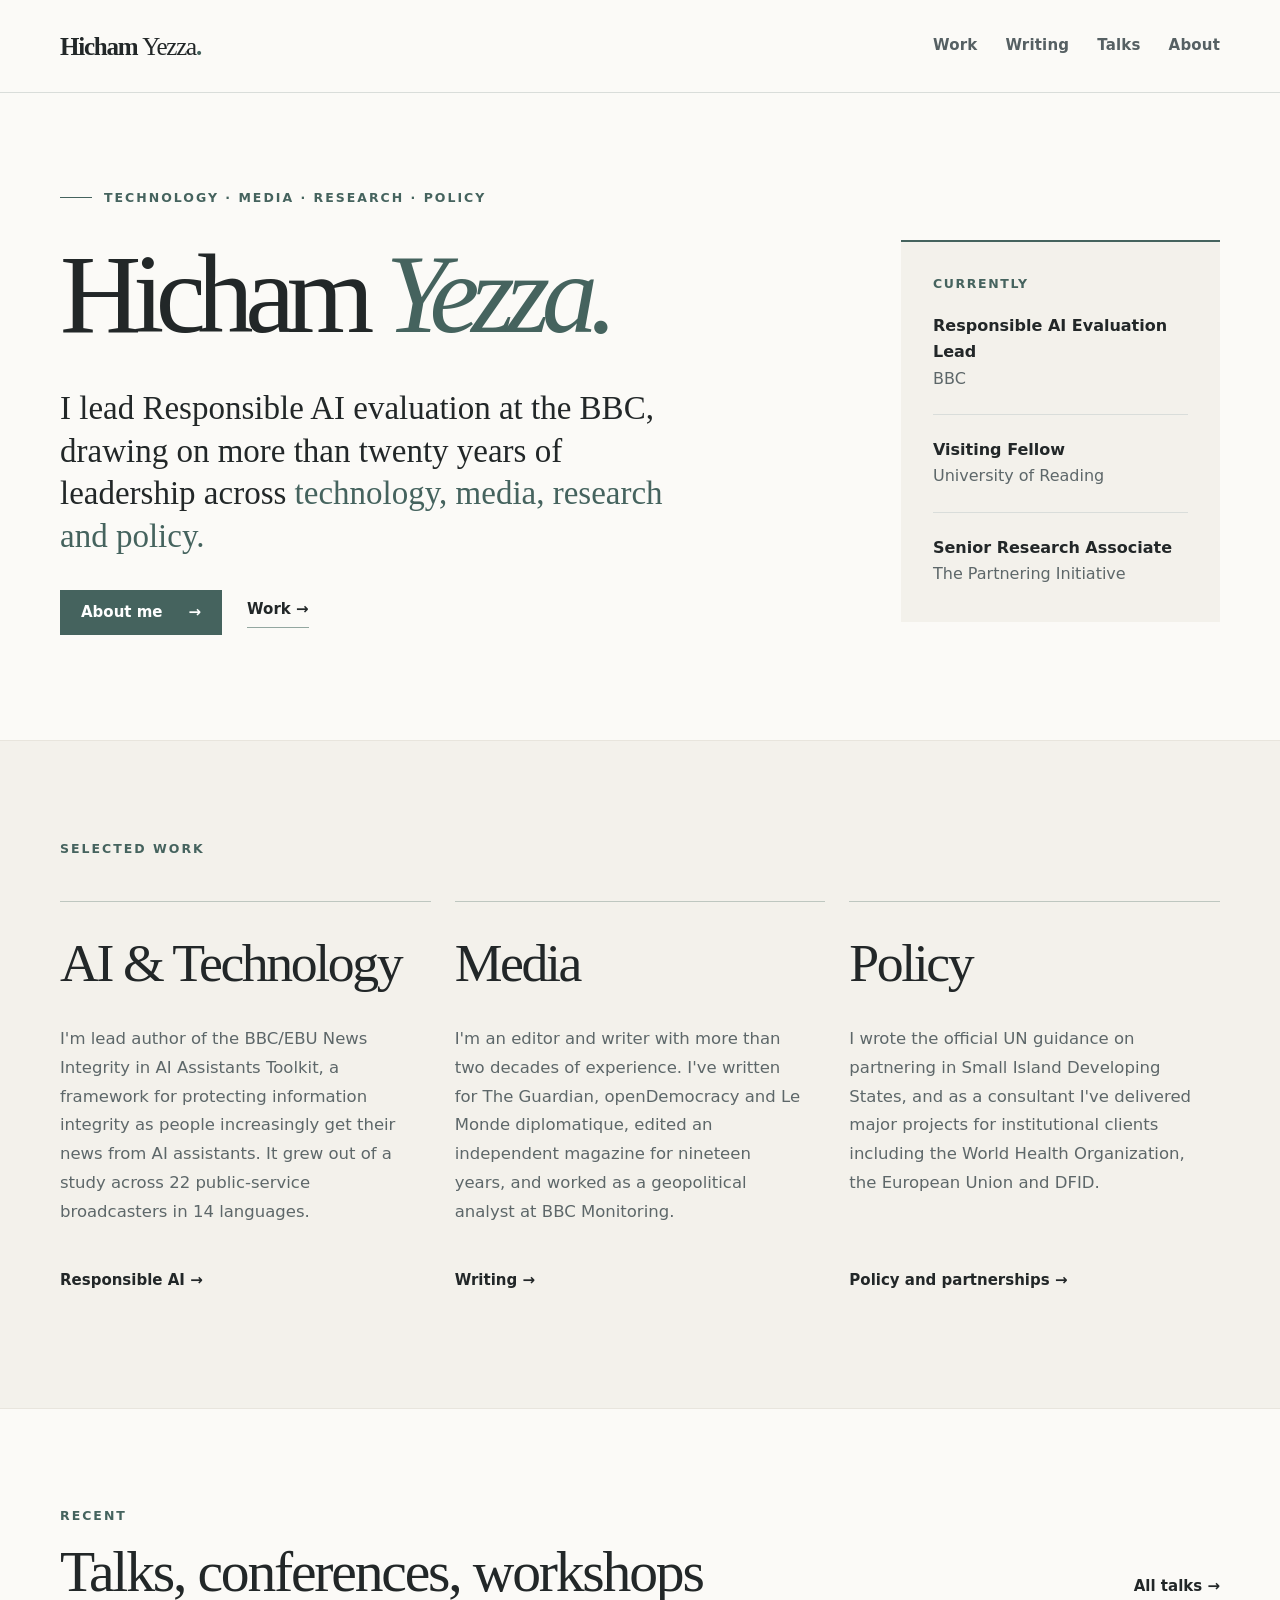
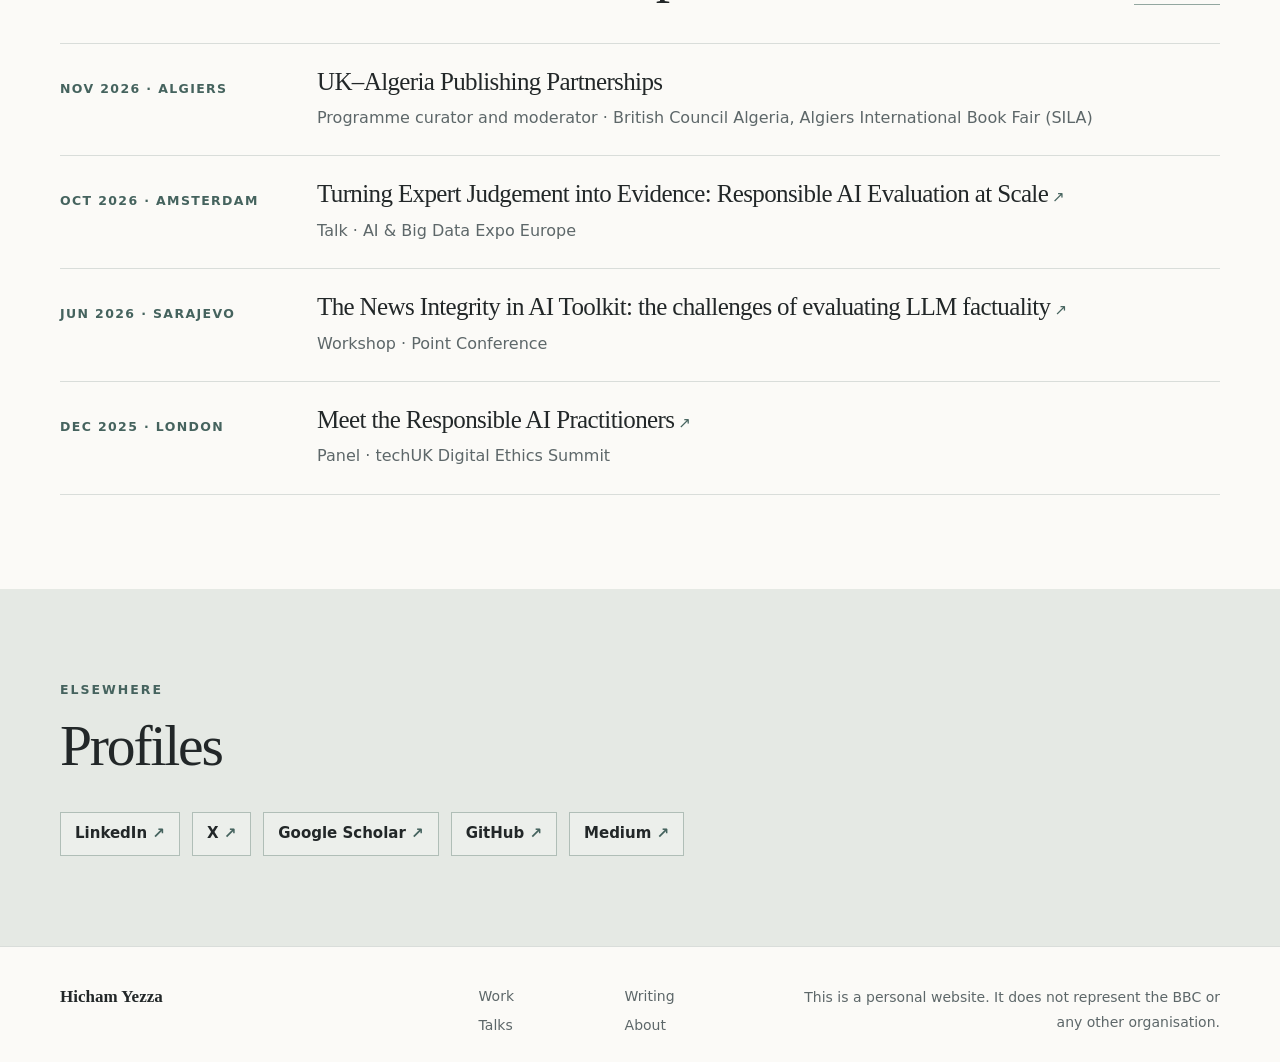
==== index.html @ daa42520 "Work page: Responsible AI framing" ====
<!doctype html>
<html lang="en-GB">
<head>
<meta charset="utf-8">
<meta name="viewport" content="width=device-width, initial-scale=1">
<title>Hicham Yezza | Policy, Media and Technology</title>
<meta name="description" content="Responsible AI at the BBC, official UN guidance, and writing for The Guardian and Le Monde diplomatique. Visiting Fellow, University of Reading.">
<meta name="author" content="Hicham Yezza">
<link rel="canonical" href="https://hichamyezza.com/">
<link rel="icon" type="image/svg+xml" href="/assets/favicon.svg">
<link rel="stylesheet" href="/assets/site.css">
<meta property="og:type" content="profile">
<meta property="og:site_name" content="Hicham Yezza">
<meta property="og:title" content="Hicham Yezza | Policy, Media and Technology">
<meta property="og:description" content="Responsible AI at the BBC, official UN guidance, and writing for The Guardian and Le Monde diplomatique. Visiting Fellow, University of Reading.">
<meta property="og:url" content="https://hichamyezza.com/">
<meta name="twitter:card" content="summary">
<script type="application/ld+json">{"@context": "https://schema.org", "@type": "Person", "@id": "https://hichamyezza.com/#person", "name": "Hicham Yezza", "url": "https://hichamyezza.com/", "description": "Responsible AI Evaluation Lead at the BBC and Visiting Fellow at the University of Reading, with more than twenty years of leadership across technology, media, research and policy.", "jobTitle": "Responsible AI Evaluation Lead", "worksFor": {"@type": "Organization", "name": "BBC", "url": "https://www.bbc.co.uk/"}, "affiliation": [{"@type": "CollegeOrUniversity", "name": "University of Reading"}, {"@type": "Organization", "name": "The Partnering Initiative"}], "alumniOf": [{"@type": "CollegeOrUniversity", "name": "University of Reading"}, {"@type": "CollegeOrUniversity", "name": "University of Nottingham"}, {"@type": "CollegeOrUniversity", "name": "Nottingham Trent University"}], "knowsAbout": ["AI evaluation", "Responsible AI", "Large language models", "News integrity", "Information integrity", "Editing", "Journalism", "Middle East and North Africa", "Sustainable development partnerships"], "knowsLanguage": ["en", "fr", "ar"], "sameAs": ["https://www.linkedin.com/in/hicham-yezza/", "https://x.com/HichamYezza", "https://scholar.google.com/citations?user=hzJywJUAAAAJ", "https://github.com/Hicham-Yezza", "https://medium.com/@hicham.yezza", "https://linktr.ee/hichamyezza", "https://www.theguardian.com/profile/hichamyezza", "https://www.opendemocracy.net/en/author/hicham-yezza/", "https://ceasefiremagazine.co.uk/author/hicham/", "https://tcf.org/experts/hicham-yezza/", "https://www.plutobooks.com/blog/author/hicham-yezza/", "https://www.ai-expo.net/europe/speaker/hicham-yezza/", "https://point.zastone.ba/govornici/hicham-yezza-2/"]}</script>
</head>
<body>
<a class="skip" href="#main">Skip to content</a>
<header class="site-head"><div class="frame head-inner">
<a class="wordmark" href="/" aria-label="Hicham Yezza, home">Hicham <span>Yezza</span><span class="mark">.</span></a>
<nav aria-label="Main"><a href="/work/">Work</a><a href="/writing/">Writing</a><a href="/talks/">Talks</a><a href="/about/">About</a></nav>
</div></header>
<main id="main">
<section class="hero frame">
<div class="eyebrow"><span class="eyebrow-line"></span> Technology · Media · Research · Policy</div>
<div class="hero-layout"><div>
<h1>Hicham <em>Yezza.</em></h1>
<p class="hero-intro">I lead Responsible AI evaluation at the BBC, drawing on more than twenty years of leadership across <strong>technology, media, research and policy.</strong></p>
<div class="hero-actions"><a class="button" href="/about/">About me <span aria-hidden="true">→</span></a><a class="text-link" href="/work/">Work <span aria-hidden="true">→</span></a></div>
</div>
<aside class="hero-aside"><div class="aside-head">Currently</div>
<p><strong>Responsible AI Evaluation Lead</strong><br>BBC</p><div class="mini-rule"></div>
<p><strong>Visiting Fellow</strong><br>University of Reading</p><div class="mini-rule"></div>
<p><strong>Senior Research Associate</strong><br>The Partnering Initiative</p>
</aside></div></section>

<section class="section stripe"><div class="frame">
<div class="section-top"><p class="overline">Selected work</p></div>
<div class="feature-grid">
<article class="feature"><h3 class="feature-title">AI &amp; Technology</h3>
<p>I'm lead author of the BBC/EBU News Integrity in AI Assistants Toolkit, a framework for protecting information integrity as people increasingly get their news from AI assistants. It grew out of a study across 22 public-service broadcasters in 14 languages.</p>
<a href="/work/" class="feature-link">Responsible AI <span aria-hidden="true">→</span></a></article>
<article class="feature"><h3 class="feature-title">Media</h3>
<p>I'm an editor and writer with more than two decades of experience. I've written for The Guardian, openDemocracy and Le Monde diplomatique, edited an independent magazine for nineteen years, and worked as a geopolitical analyst at BBC Monitoring.</p>
<a href="/writing/" class="feature-link">Writing <span aria-hidden="true">→</span></a></article>
<article class="feature"><h3 class="feature-title">Policy</h3>
<p>I wrote the official UN guidance on partnering in Small Island Developing States, and as a consultant I've delivered major projects for institutional clients including the World Health Organization, the European Union and DFID.</p>
<a href="/work/#policy" class="feature-link">Policy and partnerships <span aria-hidden="true">→</span></a></article>
</div></div></section>

<section class="section frame"><div class="split-heading"><div><p class="overline">Recent</p><h2>Talks, conferences, workshops</h2></div><a class="text-link" href="/talks/">All talks <span aria-hidden="true">→</span></a></div>
<div class="item-stack">
<div class="item"><span class="item-type">Nov 2026 · Algiers</span><div><h3>UK–Algeria Publishing Partnerships</h3><p>Programme curator and moderator · British Council Algeria, Algiers International Book Fair (SILA)</p></div></div>
<div class="item"><span class="item-type">Oct 2026 · Amsterdam</span><div><h3><a href="https://www.ai-expo.net/europe/speaker/hicham-yezza/" target="_blank" rel="noopener">Turning Expert Judgement into Evidence: Responsible AI Evaluation at Scale<span aria-hidden="true"> ↗</span></a></h3><p>Talk · AI &amp; Big Data Expo Europe</p></div></div>
<div class="item"><span class="item-type">Jun 2026 · Sarajevo</span><div><h3><a href="https://point.zastone.ba/the-news-integrity-in-ai-toolkit-the-challenges-of-evaluating-llm-factuality/" target="_blank" rel="noopener">The News Integrity in AI Toolkit: the challenges of evaluating LLM factuality<span aria-hidden="true"> ↗</span></a></h3><p>Workshop · Point Conference</p></div></div>
<div class="item"><span class="item-type">Dec 2025 · London</span><div><h3><a href="https://www.techuk.org/resource/summit-round-up-digital-ethics-summit-2025.html" target="_blank" rel="noopener">Meet the Responsible AI Practitioners<span aria-hidden="true"> ↗</span></a></h3><p>Panel · techUK Digital Ethics Summit</p></div></div>
</div></section>

<section class="closing"><div class="frame closing-inner"><p class="overline">Elsewhere</p><h2>Profiles</h2>
<div class="social-links"><a href="https://www.linkedin.com/in/hicham-yezza/" target="_blank" rel="noopener">LinkedIn<span aria-hidden="true"> ↗</span></a> <a href="https://x.com/HichamYezza" target="_blank" rel="noopener">X<span aria-hidden="true"> ↗</span></a> <a href="https://scholar.google.com/citations?user=hzJywJUAAAAJ" target="_blank" rel="noopener">Google Scholar<span aria-hidden="true"> ↗</span></a> <a href="https://github.com/Hicham-Yezza" target="_blank" rel="noopener">GitHub<span aria-hidden="true"> ↗</span></a> <a href="https://medium.com/@hicham.yezza" target="_blank" rel="noopener">Medium<span aria-hidden="true"> ↗</span></a></div></div></section>
</main>
<footer class="site-foot"><div class="frame foot-inner">
<p><span class="foot-name">Hicham Yezza</span></p>
<div class="foot-links"><a href="/work/">Work</a><a href="/writing/">Writing</a><a href="/talks/">Talks</a><a href="/about/">About</a></div>
<p class="legal">This is a personal website. It does not represent the BBC or any other organisation.</p>
</div></footer>
</body>
</html>
---- assets/site.css ----
/* Hicham Yezza — restrained, editorial, responsive. No external fonts or tracking. */
:root{--paper:#fbfaf7;--ink:#222728;--muted:#5d6769;--accent:#45635e;--line:#d9ddda;--warm:#efede6;--head:#f3f1eb;--serif:Georgia,'Times New Roman',serif;--sans:system-ui,-apple-system,BlinkMacSystemFont,'Segoe UI',sans-serif}
*{box-sizing:border-box}html{scroll-behavior:smooth}body{margin:0;background:var(--paper);color:var(--ink);font:16px/1.7 var(--sans);-webkit-font-smoothing:antialiased}a{color:inherit;text-decoration-color:#a2b0aa;text-underline-offset:4px}a:hover{color:var(--accent);text-decoration-color:var(--accent)}a:focus-visible{outline:3px solid #537d70;outline-offset:4px;border-radius:2px}.frame{width:min(1160px,calc(100% - 80px));margin-inline:auto}.skip{position:absolute;left:-9999px;top:0;background:#fff;padding:12px 16px;z-index:10}.skip:focus{left:12px;top:12px}.site-head{background:var(--paper);border-bottom:1px solid var(--line)}.head-inner{min-height:92px;display:flex;align-items:center;justify-content:space-between;gap:30px}.wordmark{font:700 25px/1 var(--serif);letter-spacing:-.05em;text-decoration:none;white-space:nowrap}.wordmark span:not(.mark){font-weight:400}.mark{color:var(--accent)}nav{display:flex;gap:28px;align-items:center}nav a{font-size:13px;font-weight:580;letter-spacing:.012em;text-decoration:none;color:#566063;white-space:nowrap}nav a.selected,nav a:hover{color:var(--ink)}nav a.selected{border-bottom:1px solid var(--accent);padding-bottom:4px}.hero{padding-block:94px 105px}.eyebrow,.overline{font-size:11px;font-weight:750;letter-spacing:.16em;text-transform:uppercase;color:var(--accent)}.eyebrow{display:flex;align-items:center;gap:12px}.eyebrow-line{height:1px;width:32px;background:var(--accent)}.hero-layout{display:grid;grid-template-columns:minmax(0,1.65fr) minmax(250px,.75fr);gap:12%;align-items:center;margin-top:18px}h1,h2,h3{font-family:var(--serif);letter-spacing:-.038em;font-weight:400;line-height:1.14}h1{font-size:clamp(68px,8.8vw,130px);letter-spacing:-.075em;margin:4px 0 16px}h1 em,h2 em{font-weight:400;color:var(--accent)}.hero-intro{font:400 clamp(23px,3vw,33px)/1.3 var(--serif);margin:28px 0 17px;max-width:640px}.hero-intro strong{font-weight:400;color:var(--accent)}.hero-copy{font-size:16px;color:var(--muted);max-width:600px;line-height:1.85}.hero-actions{display:flex;align-items:center;gap:25px;margin-top:32px;flex-wrap:wrap}.button{display:inline-flex;align-items:center;gap:26px;padding:11px 20px;background:var(--accent);border:1px solid var(--accent);color:#fff;font-size:13px;font-weight:650;line-height:1.4;text-decoration:none}.button:hover{background:#304945;color:#fff}.text-link{font-size:13px;font-weight:680;text-decoration:none;border-bottom:1px solid #93a7a0;padding-bottom:4px}.hero-aside{background:var(--head);padding:34px 32px;border-top:2px solid var(--accent)}.hero-aside .aside-head{font:700 11px var(--sans);letter-spacing:.13em;text-transform:uppercase;color:var(--accent);margin-bottom:22px}.hero-aside p{color:var(--muted);font-size:14px;line-height:1.65;margin:0}.hero-aside strong{color:var(--ink)}.mini-rule{height:1px;background:var(--line);margin:22px 0}.section{padding-block:84px 94px}.stripe{background:var(--head);border-block:1px solid #e8e5dd}.section-top{max-width:760px;margin-bottom:42px}.section-top h2,.split-heading h2,.closing h2,.about-grid h2{font-size:clamp(37px,4.5vw,60px);margin:12px 0 0}.section-top.low{margin-top:66px}.section-copy{max-width:770px;color:var(--muted)}.feature-grid{display:grid;grid-template-columns:repeat(3,minmax(0,1fr));gap:24px}.feature{border-top:1px solid #bec7c0;padding:25px 25px 20px 0;min-height:300px;display:flex;flex-direction:column}.feature-kicker,.meta,.item-type{font-size:11px;letter-spacing:.11em;font-weight:700;text-transform:uppercase;color:var(--accent)}.feature h3{font-size:29px;margin:18px 0 6px}.feature p:not(.feature-kicker){font-size:14px;line-height:1.8;color:var(--muted)}.feature-link{margin-top:auto;padding-top:25px;font-size:13px;font-weight:700;text-decoration:none}.split-heading{display:flex;align-items:end;justify-content:space-between;gap:20px;margin-bottom:38px}.split-heading h2{margin-top:8px}.item-stack{border-top:1px solid var(--line)}.item{display:grid;grid-template-columns:235px 1fr;gap:22px;border-bottom:1px solid var(--line);padding:24px 0;align-items:start}.item-type{margin-top:10px}.item h3{margin:0 0 8px;font-size:24px;letter-spacing:-.025em}.item h3 a{text-decoration:none}.item h3 span{font:400 15px var(--sans);color:var(--accent)}.item p{margin:0;font-size:14px;color:var(--muted)}.closing{background:#e5e9e4;padding-block:78px 90px}.closing-inner{max-width:1160px}.closing h2{max-width:760px;margin-bottom:34px}.social-links{display:flex;flex-wrap:wrap;gap:12px}.social-links a{border:1px solid #b0beb7;padding:8px 14px;font-size:13px;text-decoration:none;font-weight:600;background:rgba(255,255,255,.25)}.social-links a:hover{background:#fff}.social-links a span{color:var(--accent)}.site-foot{border-top:1px solid var(--line);padding:38px 0 24px;background:var(--paper)}.foot-inner{display:grid;grid-template-columns:1.1fr .8fr 1.2fr;gap:24px;align-items:start}.foot-inner p{margin:0;font-size:12px;color:var(--muted);line-height:1.8}.foot-name{font:700 17px var(--serif);color:var(--ink)}.foot-links{display:grid;grid-template-columns:repeat(2,1fr);gap:5px}.foot-links a{font-size:12px;color:var(--muted);text-decoration:none}.legal{text-align:right}.page-hero{padding-block:76px 73px;border-bottom:1px solid var(--line)}.page-hero h1{font-size:clamp(57px,7vw,91px);line-height:1.06;max-width:920px;margin:16px 0 20px}.lede{font:20px/1.66 var(--serif);max-width:810px;color:#4f5b5b;margin:0}.compact-top{padding-top:60px}.essay-card{display:grid;grid-template-columns:minmax(0,1.65fr) minmax(220px,.7fr);gap:10%;align-items:start}.essay-card h2{font-size:clamp(38px,4.5vw,56px);margin:10px 0 23px}.essay-card p:not(.overline){max-width:690px;color:var(--muted);line-height:1.85}.aside-links{border-top:2px solid var(--accent);background:var(--head);padding:23px 24px;display:flex;flex-direction:column;gap:15px;font-size:13px}.aside-links strong{font:700 11px var(--sans);letter-spacing:.13em;text-transform:uppercase;color:var(--accent)}.aside-links a{font-size:14px;font-weight:650}.aside-links a span{color:var(--accent)}.resource-grid{display:grid;grid-template-columns:repeat(2,minmax(0,1fr));gap:18px}.resource{border:1px solid var(--line);padding:28px 30px;display:flex;flex-direction:column;min-height:210px}.resource h3{font-size:27px;margin:10px 0 12px}.resource p{color:var(--muted);font-size:14px;line-height:1.75;margin:0 0 24px}.arrow{margin-top:auto;font-size:13px;font-weight:700;text-decoration:none}.arrow span{color:var(--accent)}.note-panel{background:var(--head);padding:34px 40px;margin-top:64px;border-left:3px solid var(--accent)}.note-panel h3{font-size:29px;margin:10px 0}.note-panel p{max-width:800px;color:var(--muted)}.space-above{margin-top:68px;scroll-margin-top:20px}.highlight-event{display:flex;justify-content:space-between;gap:42px;align-items:flex-end;padding:34px 40px 40px;background:var(--head);border-left:3px solid var(--accent);scroll-margin-top:24px}.highlight-event h2{font-size:43px;margin:8px 0 14px}.highlight-event p:not(.overline){max-width:700px;color:var(--muted);margin:0 0 20px}.event-tag{font-size:12px;font-weight:650;color:var(--accent)}.highlight-event .text-link{flex-shrink:0;margin-bottom:4px}.quiet{color:var(--muted);font-size:13px}.bottom-note{margin-top:35px}.about-grid{display:grid;grid-template-columns:minmax(0,1.6fr) minmax(245px,.65fr);gap:12%}.about-grid h2{margin:0 0 25px}.about-grid p{line-height:1.9;color:var(--muted)}.side-facts{background:var(--head);padding:30px;align-self:start}.side-facts h3{font-size:23px;margin:2px 0 18px}.side-facts ul{padding-left:18px;color:var(--muted);font-size:14px;line-height:2}.profile-list .resource{min-height:144px}.profile-list .resource h3{margin-bottom:20px}
@media(max-width:950px){.hero-layout{gap:7%;grid-template-columns:1.4fr .75fr}.hero-aside{padding:26px}.head-inner{align-items:flex-start;flex-direction:column;padding-block:24px;gap:22px}.feature-grid{gap:16px}.feature{padding-right:8px}.item{grid-template-columns:175px 1fr}.foot-inner{grid-template-columns:1fr 1fr}.legal{text-align:left;grid-column:1/-1}.about-grid{gap:8%}}
@media(max-width:700px){.frame{width:min(100% - 36px,550px)}.head-inner{min-height:auto}.wordmark{font-size:23px}nav{gap:14px;overflow-x:auto;max-width:100%;padding-bottom:4px}nav a{font-size:12px}.hero{padding-block:56px 58px}.hero-layout,.essay-card,.about-grid{grid-template-columns:1fr;gap:30px}.hero h1{font-size:clamp(60px,15vw,90px)}.hero-intro{font-size:25px;margin-top:15px}.hero-aside{margin-top:14px}.section{padding-block:57px 65px}.section-top h2,.split-heading h2,.closing h2,.about-grid h2{font-size:40px}.feature-grid,.resource-grid{grid-template-columns:1fr}.feature{min-height:auto;padding:20px 0 30px}.feature h3{font-size:26px}.feature-link{padding-top:12px}.split-heading{align-items:start;flex-direction:column}.item{grid-template-columns:1fr;gap:4px;padding-block:20px}.item-type{margin-top:0}.item h3{font-size:22px}.closing{padding-block:50px 60px}.foot-inner{grid-template-columns:1fr;gap:20px}.legal{grid-column:auto}.page-hero{padding-block:54px 52px}.page-hero h1{font-size:clamp(48px,11vw,66px)}.lede{font-size:19px}.compact-top{padding-top:48px}.essay-card h2{font-size:39px}.aside-links{margin-top:10px}.section-top.low{margin-top:55px}.resource{min-height:175px;padding:24px}.note-panel{padding:28px 24px}.highlight-event{flex-direction:column;align-items:start;padding:29px 26px;gap:10px}.highlight-event h2{font-size:36px}.side-facts{padding:24px}.profile-list .resource{min-height:125px}}
@media(prefers-reduced-motion:reduce){html{scroll-behavior:auto}}
.item h3 a span{font:400 15px var(--sans);color:var(--accent)}.social-links+ .quiet{margin-top:28px}.side-facts p{color:var(--muted);font-size:14px}
.feature .feature-title{font-size:clamp(38px,4.2vw,54px);letter-spacing:-.045em;margin:6px 0 14px;color:var(--ink)}
/* Larger reading sizes */
body{font-size:17px}
nav a{font-size:15px}
.eyebrow,.overline{font-size:12.5px}
.feature-kicker,.meta,.item-type{font-size:12.5px}
.feature p:not(.feature-kicker){font-size:16.5px;line-height:1.75}
.item p{font-size:16px}
.item h3{font-size:25px}
.hero-copy{font-size:18px}
.hero-aside p{font-size:16px}
.hero-aside .aside-head{font-size:12.5px}
.text-link,.feature-link,.arrow{font-size:15px}
.button{font-size:15px}
.social-links a{font-size:15px}
.side-facts p,.side-facts ul{font-size:16px}
.about-grid p{font-size:17px}
.quiet{font-size:15px}
.foot-inner p,.foot-links a{font-size:14px}
@media(max-width:700px){nav a{font-size:14.5px}.item h3{font-size:22px}.feature p:not(.feature-kicker){font-size:16.5px}}
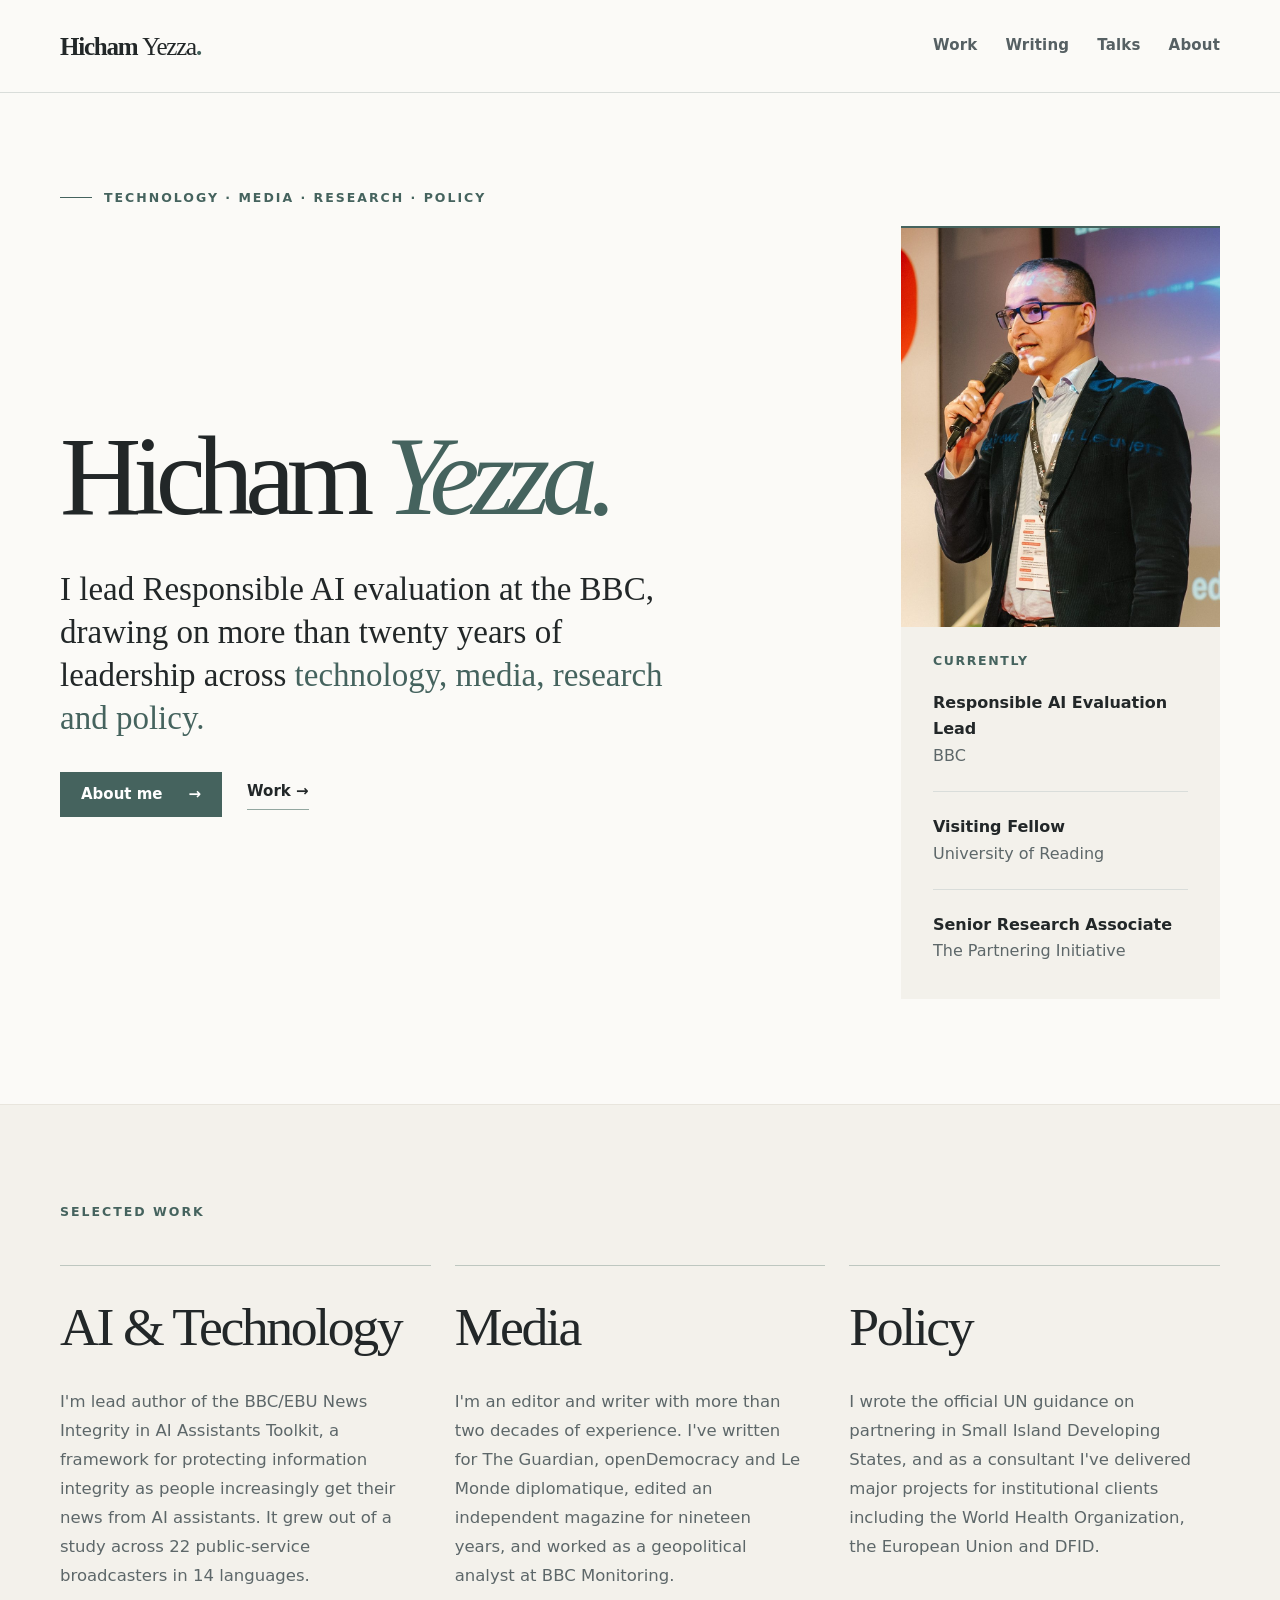
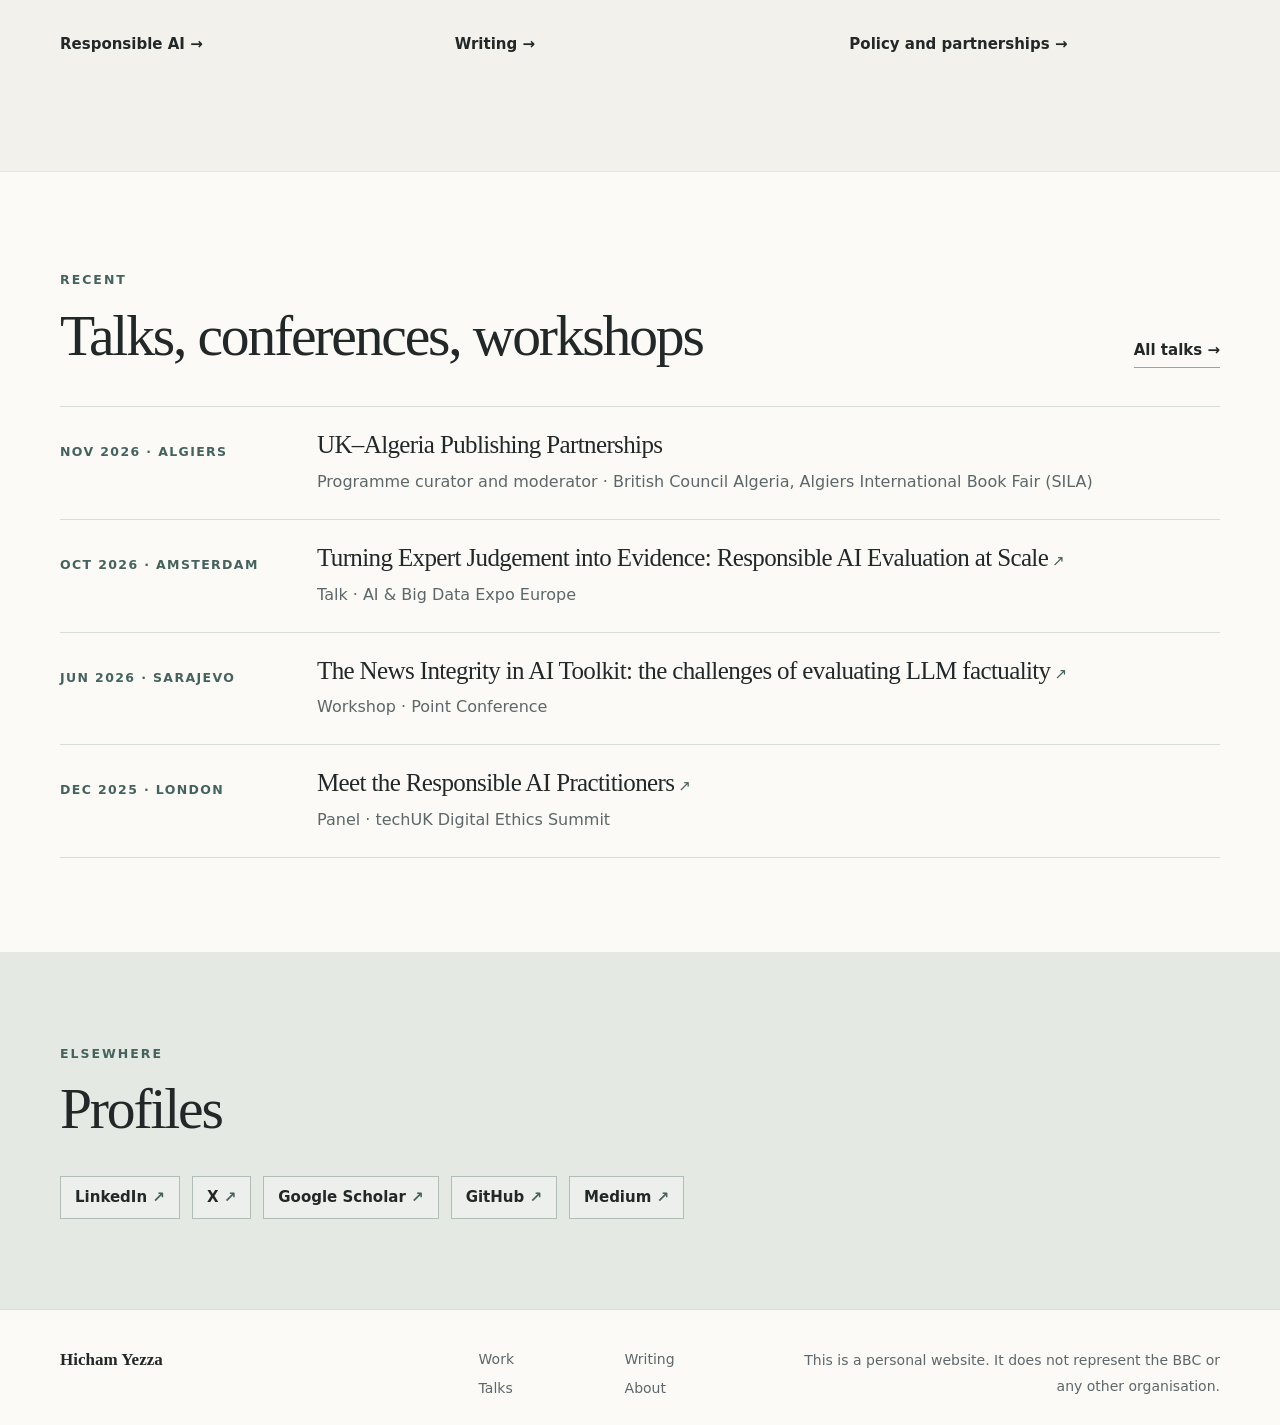
==== commit eb15eac8: "Add photos" ====
--- a/index.html
+++ b/index.html
@@ -14,8 +14,9 @@
 <meta property="og:title" content="Hicham Yezza | Policy, Media and Technology">
 <meta property="og:description" content="Responsible AI at the BBC, official UN guidance, and writing for The Guardian and Le Monde diplomatique. Visiting Fellow, University of Reading.">
 <meta property="og:url" content="https://hichamyezza.com/">
+<meta property="og:image" content="https://hichamyezza.com/assets/img/hicham-yezza-portrait.jpg">
 <meta name="twitter:card" content="summary">
-<script type="application/ld+json">{"@context": "https://schema.org", "@type": "Person", "@id": "https://hichamyezza.com/#person", "name": "Hicham Yezza", "url": "https://hichamyezza.com/", "description": "Responsible AI Evaluation Lead at the BBC and Visiting Fellow at the University of Reading, with more than twenty years of leadership across technology, media, research and policy.", "jobTitle": "Responsible AI Evaluation Lead", "worksFor": {"@type": "Organization", "name": "BBC", "url": "https://www.bbc.co.uk/"}, "affiliation": [{"@type": "CollegeOrUniversity", "name": "University of Reading"}, {"@type": "Organization", "name": "The Partnering Initiative"}], "alumniOf": [{"@type": "CollegeOrUniversity", "name": "University of Reading"}, {"@type": "CollegeOrUniversity", "name": "University of Nottingham"}, {"@type": "CollegeOrUniversity", "name": "Nottingham Trent University"}], "knowsAbout": ["AI evaluation", "Responsible AI", "Large language models", "News integrity", "Information integrity", "Editing", "Journalism", "Middle East and North Africa", "Sustainable development partnerships"], "knowsLanguage": ["en", "fr", "ar"], "sameAs": ["https://www.linkedin.com/in/hicham-yezza/", "https://x.com/HichamYezza", "https://scholar.google.com/citations?user=hzJywJUAAAAJ", "https://github.com/Hicham-Yezza", "https://medium.com/@hicham.yezza", "https://linktr.ee/hichamyezza", "https://www.theguardian.com/profile/hichamyezza", "https://www.opendemocracy.net/en/author/hicham-yezza/", "https://ceasefiremagazine.co.uk/author/hicham/", "https://tcf.org/experts/hicham-yezza/", "https://www.plutobooks.com/blog/author/hicham-yezza/", "https://www.ai-expo.net/europe/speaker/hicham-yezza/", "https://point.zastone.ba/govornici/hicham-yezza-2/"]}</script>
+<script type="application/ld+json">{"@context": "https://schema.org", "@type": "Person", "@id": "https://hichamyezza.com/#person", "name": "Hicham Yezza", "url": "https://hichamyezza.com/", "description": "Responsible AI Evaluation Lead at the BBC and Visiting Fellow at the University of Reading, with more than twenty years of leadership across technology, media, research and policy.", "jobTitle": "Responsible AI Evaluation Lead", "image": "https://hichamyezza.com/assets/img/hicham-yezza-portrait.jpg", "worksFor": {"@type": "Organization", "name": "BBC", "url": "https://www.bbc.co.uk/"}, "affiliation": [{"@type": "CollegeOrUniversity", "name": "University of Reading"}, {"@type": "Organization", "name": "The Partnering Initiative"}], "alumniOf": [{"@type": "CollegeOrUniversity", "name": "University of Reading"}, {"@type": "CollegeOrUniversity", "name": "University of Nottingham"}, {"@type": "CollegeOrUniversity", "name": "Nottingham Trent University"}], "knowsAbout": ["AI evaluation", "Responsible AI", "Large language models", "News integrity", "Information integrity", "Editing", "Journalism", "Middle East and North Africa", "Sustainable development partnerships"], "knowsLanguage": ["en", "fr", "ar"], "sameAs": ["https://www.linkedin.com/in/hicham-yezza/", "https://x.com/HichamYezza", "https://scholar.google.com/citations?user=hzJywJUAAAAJ", "https://github.com/Hicham-Yezza", "https://medium.com/@hicham.yezza", "https://linktr.ee/hichamyezza", "https://www.theguardian.com/profile/hichamyezza", "https://www.opendemocracy.net/en/author/hicham-yezza/", "https://ceasefiremagazine.co.uk/author/hicham/", "https://tcf.org/experts/hicham-yezza/", "https://www.plutobooks.com/blog/author/hicham-yezza/", "https://www.ai-expo.net/europe/speaker/hicham-yezza/", "https://point.zastone.ba/govornici/hicham-yezza-2/"]}</script>
 </head>
 <body>
 <a class="skip" href="#main">Skip to content</a>
@@ -31,7 +32,7 @@
 <p class="hero-intro">I lead Responsible AI evaluation at the BBC, drawing on more than twenty years of leadership across <strong>technology, media, research and policy.</strong></p>
 <div class="hero-actions"><a class="button" href="/about/">About me <span aria-hidden="true">→</span></a><a class="text-link" href="/work/">Work <span aria-hidden="true">→</span></a></div>
 </div>
-<aside class="hero-aside"><div class="aside-head">Currently</div>
+<aside class="hero-aside"><img class="portrait" src="/assets/img/hicham-yezza-portrait.jpg" width="900" height="1200" alt="Hicham Yezza speaking at the Digital Growth Summit in Leuven, 2026"><div class="aside-head">Currently</div>
 <p><strong>Responsible AI Evaluation Lead</strong><br>BBC</p><div class="mini-rule"></div>
 <p><strong>Visiting Fellow</strong><br>University of Reading</p><div class="mini-rule"></div>
 <p><strong>Senior Research Associate</strong><br>The Partnering Initiative</p>
--- a/assets/site.css
+++ b/assets/site.css
@@ -25,3 +25,15 @@
 .quiet{font-size:15px}
 .foot-inner p,.foot-links a{font-size:14px}
 @media(max-width:700px){nav a{font-size:14.5px}.item h3{font-size:22px}.feature p:not(.feature-kicker){font-size:16.5px}}
+/* Photos */
+.portrait{display:block;width:100%;height:auto;margin:0 0 24px}
+.hero-aside .portrait{margin:-34px -32px 26px;width:calc(100% + 64px);max-width:none}
+.photo-grid{display:grid;grid-template-columns:1.05fr 1fr;gap:22px;padding-top:44px}
+.photo-grid figure{margin:0}
+.photo-grid img{display:block;width:100%;height:auto;aspect-ratio:3/2;object-fit:cover}
+.photo-grid figcaption{font-size:13.5px;color:var(--muted);margin-top:10px}
+@media(max-width:950px){.hero-aside .portrait{margin:-26px -26px 22px;width:calc(100% + 52px)}}
+@media(max-width:700px){.photo-grid{grid-template-columns:1fr;padding-top:32px}.hero-aside .portrait{margin:-24px -24px 20px;width:calc(100% + 48px)}.side-facts .portrait{max-width:320px}}
+.photo-grid{grid-template-columns:1fr 1fr}
+.hero-aside .portrait{aspect-ratio:4/5;object-fit:cover;object-position:50% 15%;height:auto}
+@media(max-width:700px){.photo-grid{grid-template-columns:1fr}}
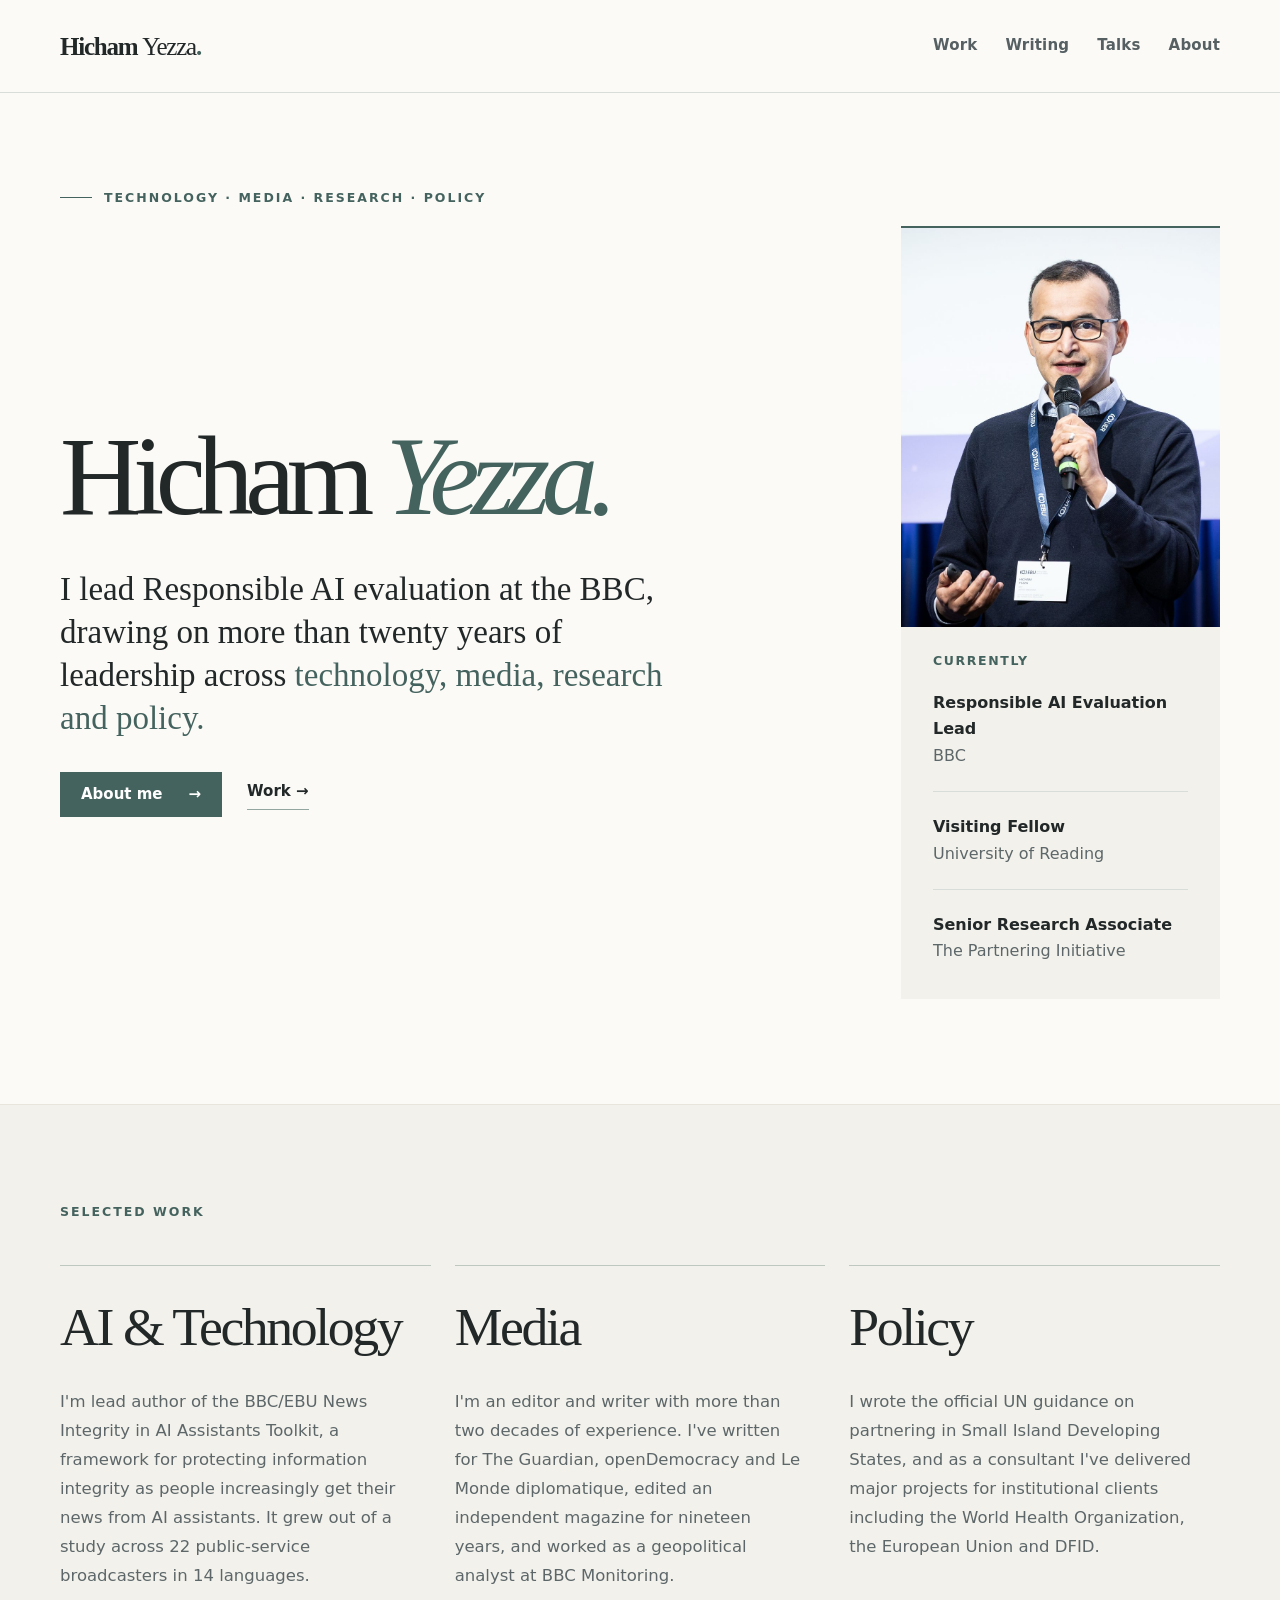
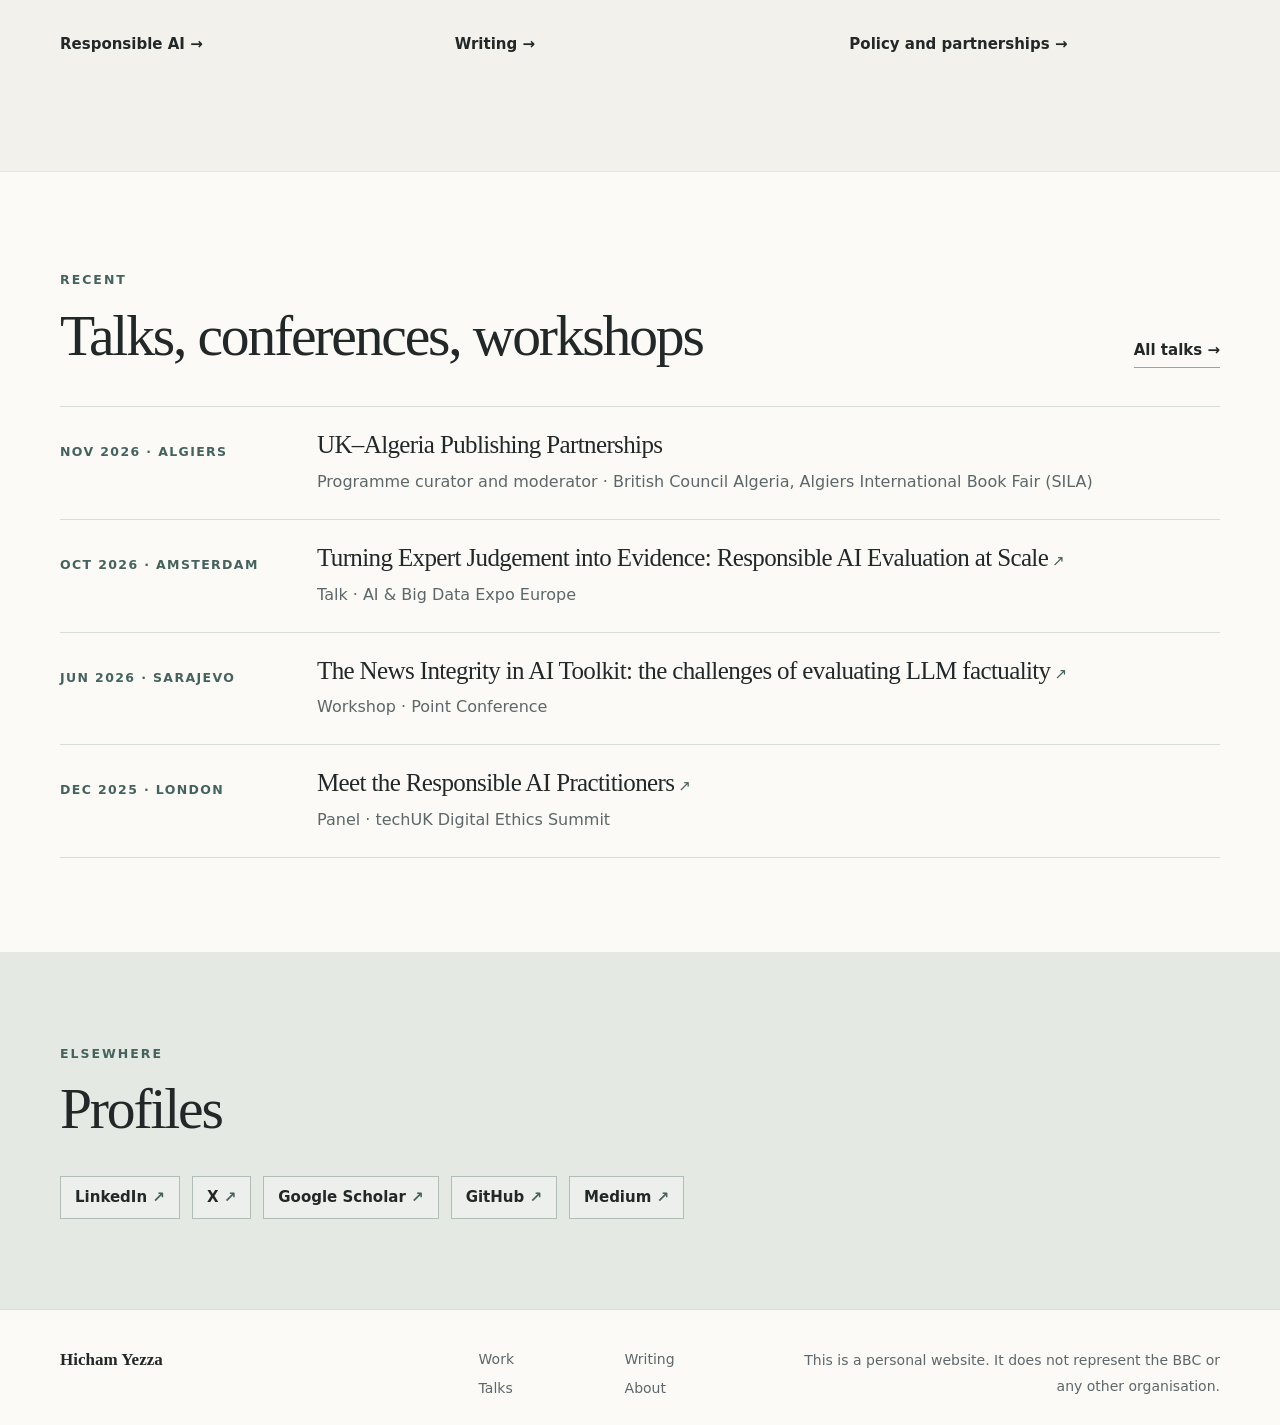
==== commit 26e7413b: "EBU photos: new portrait, Toolkit presentation on Work and Talks" ====
--- a/index.html
+++ b/index.html
@@ -32,7 +32,7 @@
 <p class="hero-intro">I lead Responsible AI evaluation at the BBC, drawing on more than twenty years of leadership across <strong>technology, media, research and policy.</strong></p>
 <div class="hero-actions"><a class="button" href="/about/">About me <span aria-hidden="true">→</span></a><a class="text-link" href="/work/">Work <span aria-hidden="true">→</span></a></div>
 </div>
-<aside class="hero-aside"><img class="portrait" src="/assets/img/hicham-yezza-portrait.jpg" width="900" height="1200" alt="Hicham Yezza speaking at the Digital Growth Summit in Leuven, 2026"><div class="aside-head">Currently</div>
+<aside class="hero-aside"><img class="portrait" src="/assets/img/hicham-yezza-portrait.jpg" width="900" height="1151" alt="Hicham Yezza speaking at the EBU Data Technology Seminar, 2026"><div class="aside-head">Currently</div>
 <p><strong>Responsible AI Evaluation Lead</strong><br>BBC</p><div class="mini-rule"></div>
 <p><strong>Visiting Fellow</strong><br>University of Reading</p><div class="mini-rule"></div>
 <p><strong>Senior Research Associate</strong><br>The Partnering Initiative</p>
--- a/assets/site.css
+++ b/assets/site.css
@@ -37,3 +37,6 @@
 .photo-grid{grid-template-columns:1fr 1fr}
 .hero-aside .portrait{aspect-ratio:4/5;object-fit:cover;object-position:50% 15%;height:auto}
 @media(max-width:700px){.photo-grid{grid-template-columns:1fr}}
+.photo-grid figure.wide{grid-column:1/-1}
+.photo-grid figure.wide img{aspect-ratio:auto}
+.work-photo{padding-top:40px}
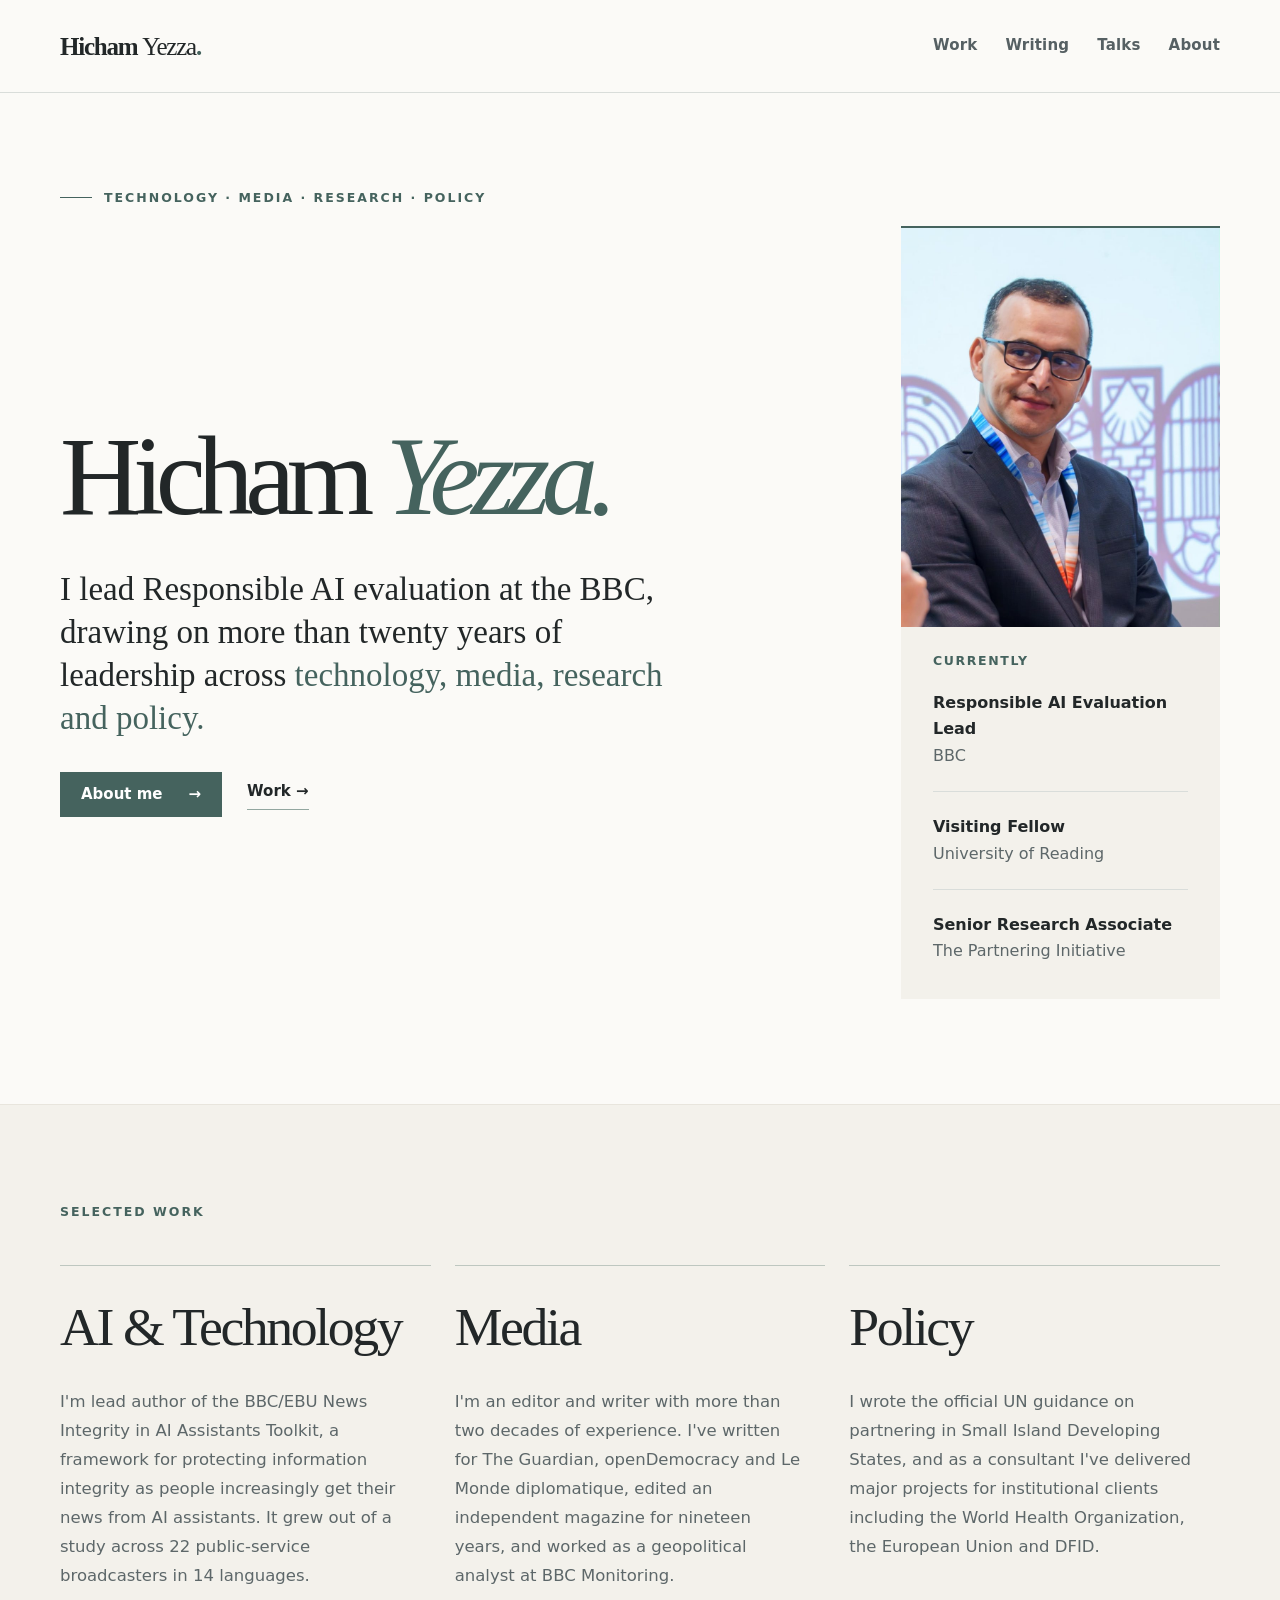
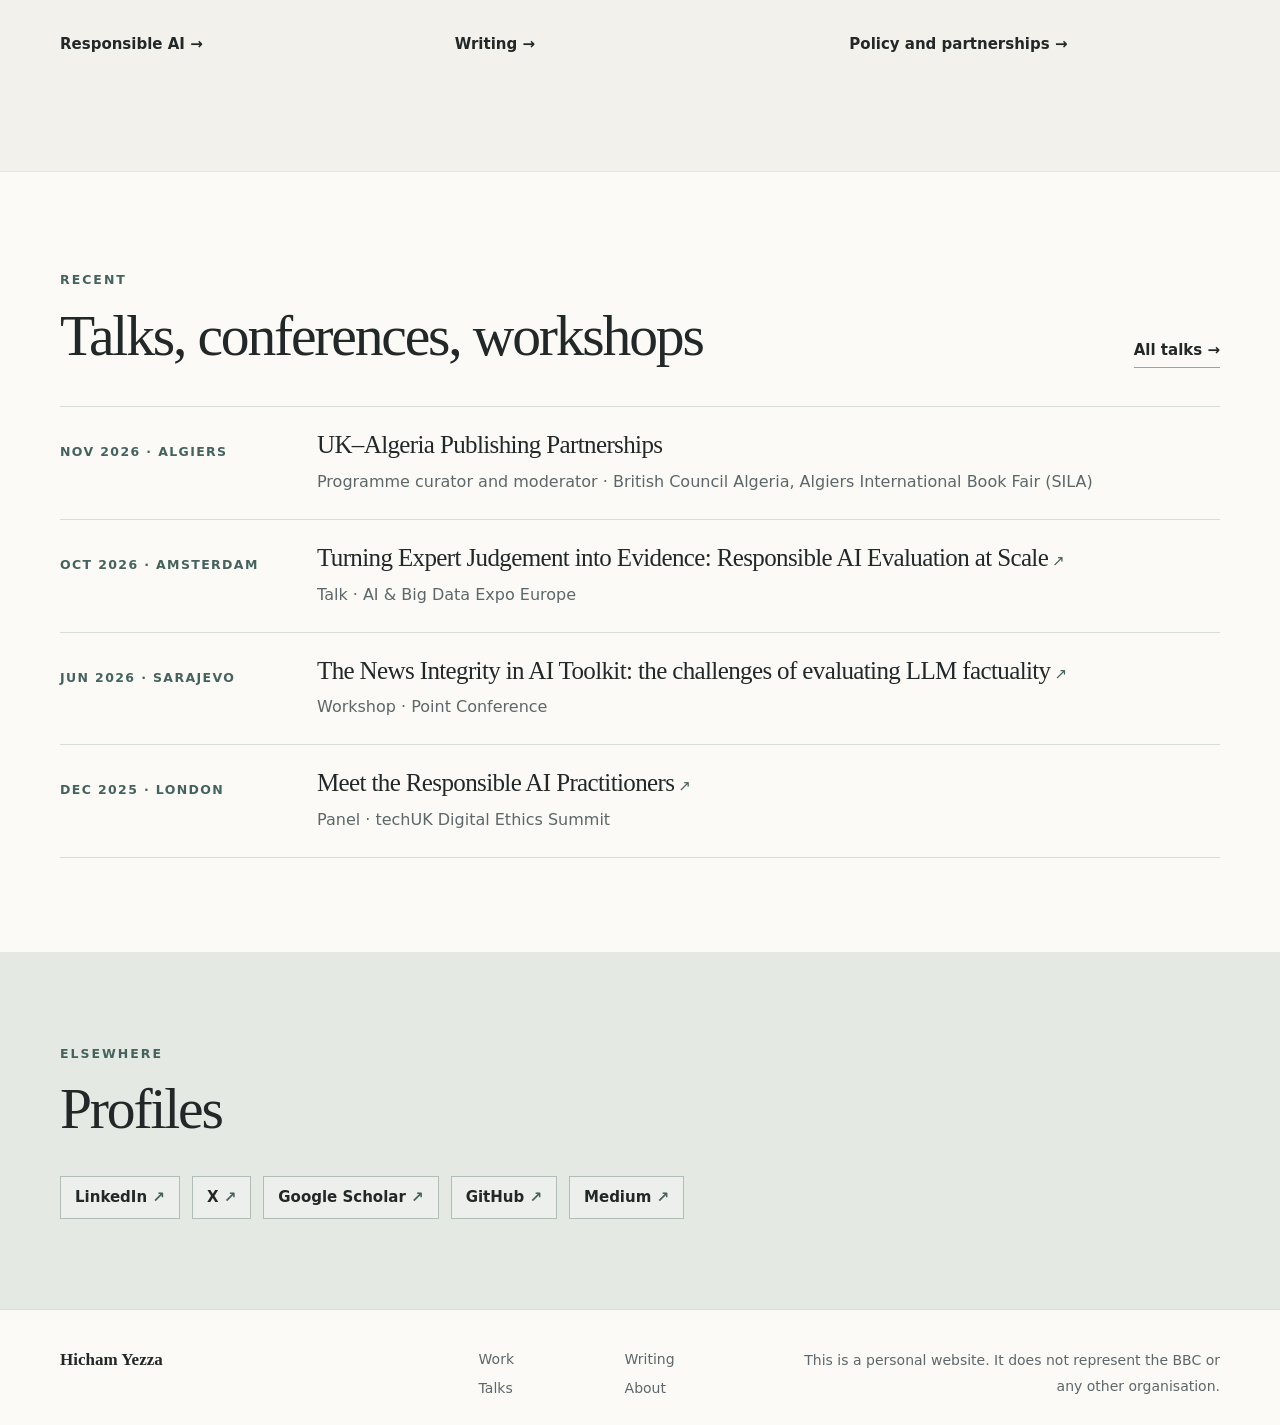
==== commit 33750e29: "New portrait, Point workshop photo, Geneva" ====
--- a/index.html
+++ b/index.html
@@ -32,7 +32,7 @@
 <p class="hero-intro">I lead Responsible AI evaluation at the BBC, drawing on more than twenty years of leadership across <strong>technology, media, research and policy.</strong></p>
 <div class="hero-actions"><a class="button" href="/about/">About me <span aria-hidden="true">→</span></a><a class="text-link" href="/work/">Work <span aria-hidden="true">→</span></a></div>
 </div>
-<aside class="hero-aside"><img class="portrait" src="/assets/img/hicham-yezza-portrait.jpg" width="900" height="1151" alt="Hicham Yezza speaking at the EBU Data Technology Seminar, 2026"><div class="aside-head">Currently</div>
+<aside class="hero-aside"><img class="portrait" src="/assets/img/hicham-yezza-portrait.jpg" width="900" height="1200" alt="Hicham Yezza at the University of Reading Centenary Forum in Bangkok, 2026"><div class="aside-head">Currently</div>
 <p><strong>Responsible AI Evaluation Lead</strong><br>BBC</p><div class="mini-rule"></div>
 <p><strong>Visiting Fellow</strong><br>University of Reading</p><div class="mini-rule"></div>
 <p><strong>Senior Research Associate</strong><br>The Partnering Initiative</p>
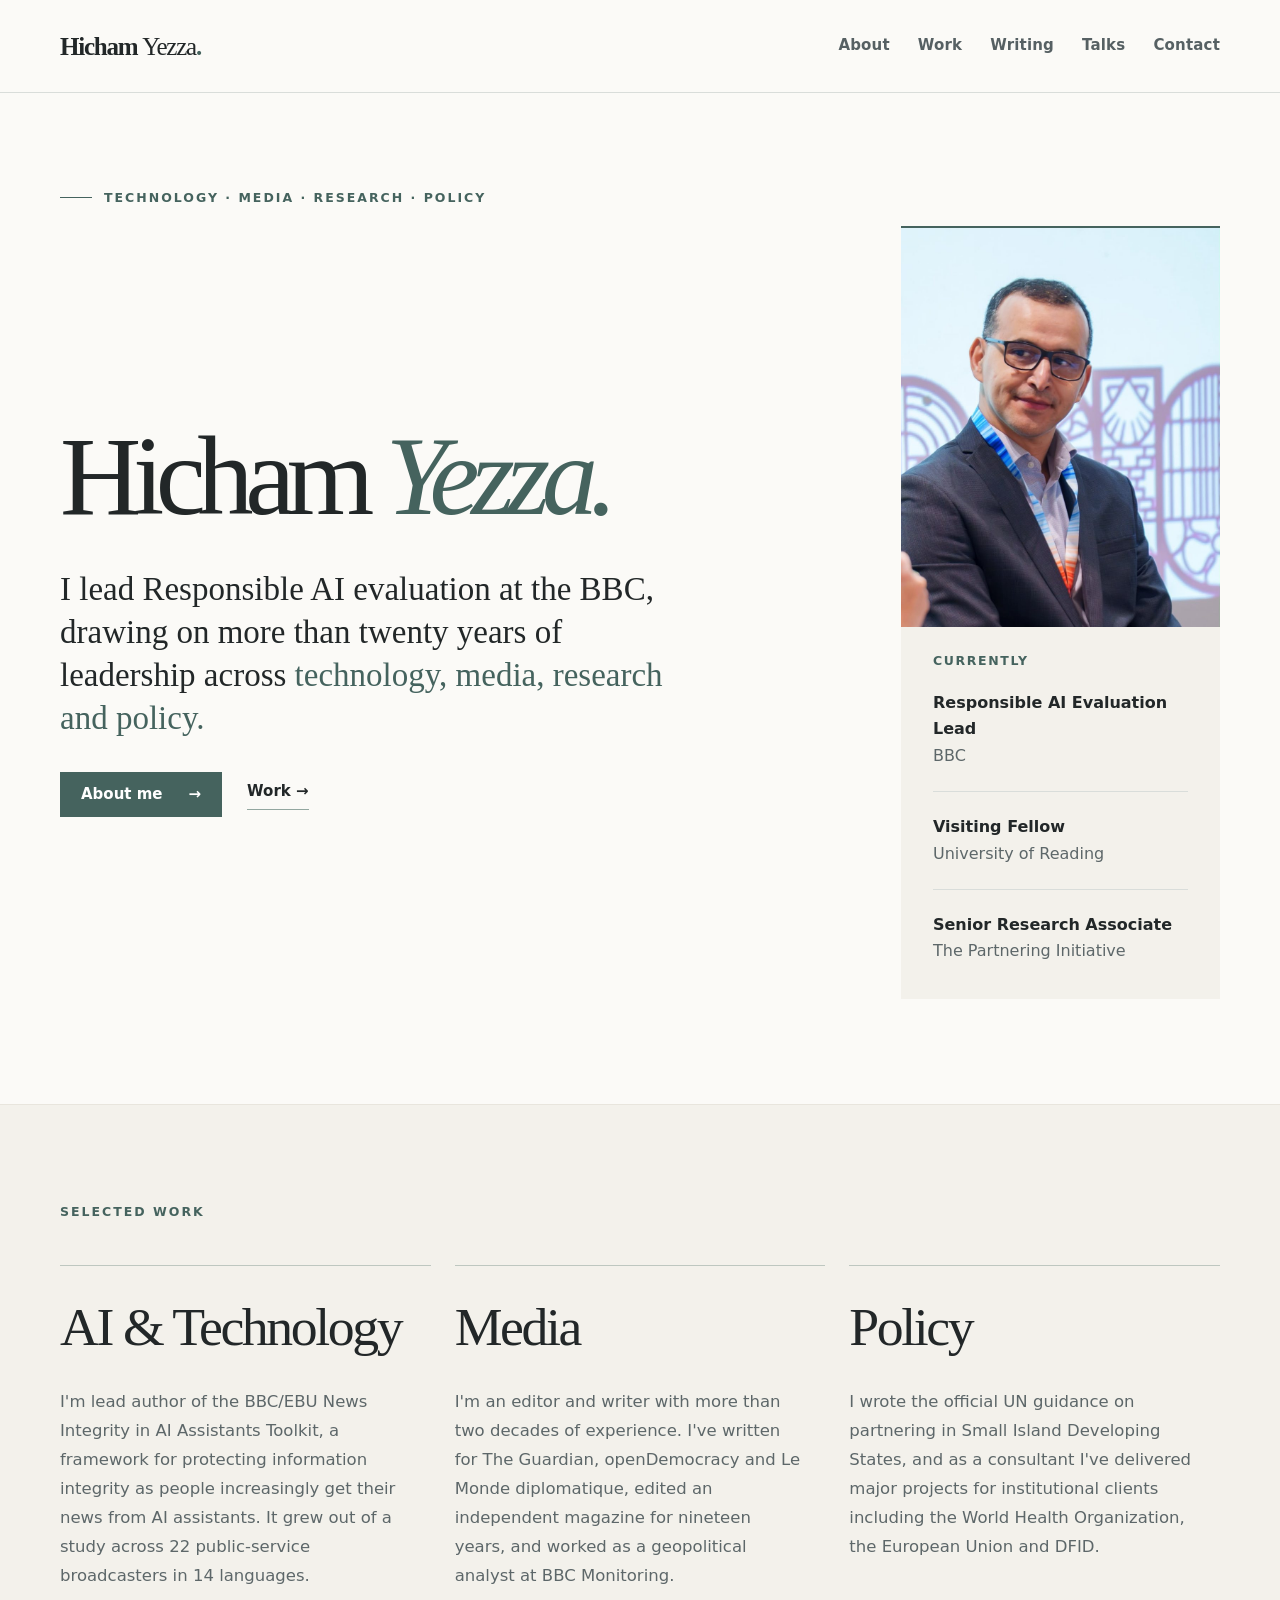
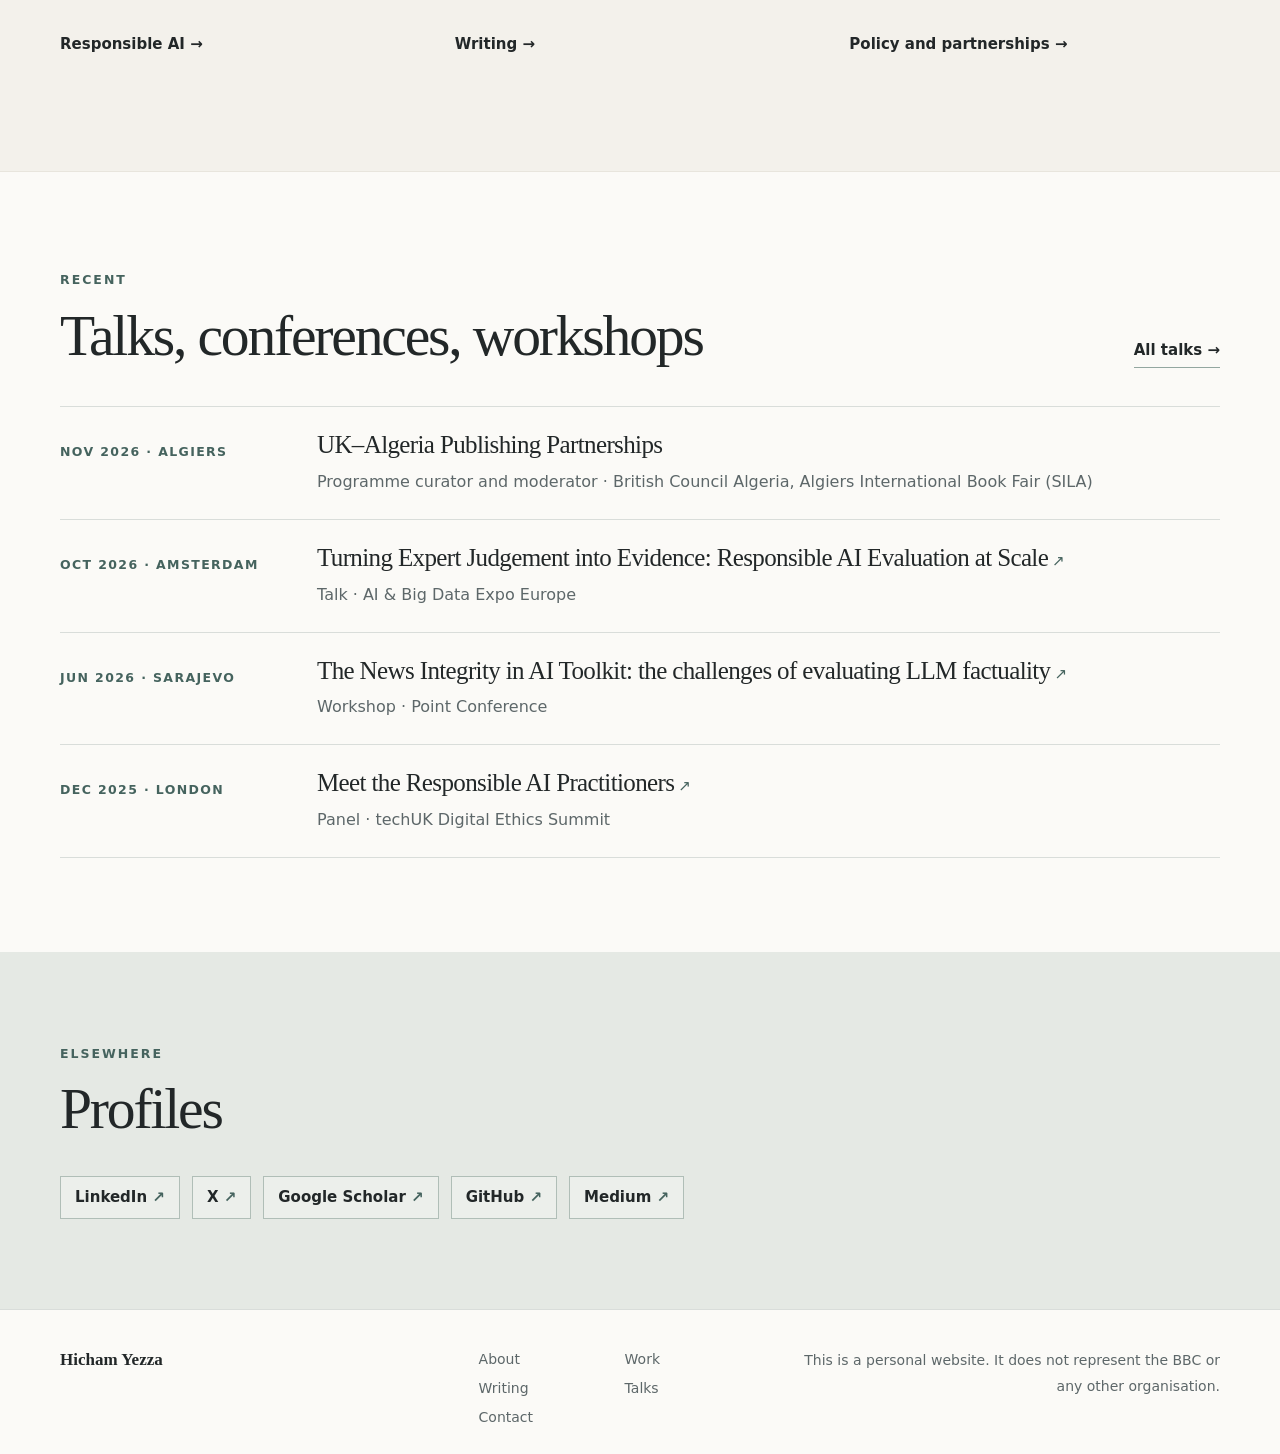
==== commit 478e4146: "Add Contact page, About first in menu" ====
--- a/index.html
+++ b/index.html
@@ -22,7 +22,7 @@
 <a class="skip" href="#main">Skip to content</a>
 <header class="site-head"><div class="frame head-inner">
 <a class="wordmark" href="/" aria-label="Hicham Yezza, home">Hicham <span>Yezza</span><span class="mark">.</span></a>
-<nav aria-label="Main"><a href="/work/">Work</a><a href="/writing/">Writing</a><a href="/talks/">Talks</a><a href="/about/">About</a></nav>
+<nav aria-label="Main"><a href="/about/">About</a><a href="/work/">Work</a><a href="/writing/">Writing</a><a href="/talks/">Talks</a><a href="/contact/">Contact</a></nav>
 </div></header>
 <main id="main">
 <section class="hero frame">
@@ -65,7 +65,7 @@
 </main>
 <footer class="site-foot"><div class="frame foot-inner">
 <p><span class="foot-name">Hicham Yezza</span></p>
-<div class="foot-links"><a href="/work/">Work</a><a href="/writing/">Writing</a><a href="/talks/">Talks</a><a href="/about/">About</a></div>
+<div class="foot-links"><a href="/about/">About</a><a href="/work/">Work</a><a href="/writing/">Writing</a><a href="/talks/">Talks</a><a href="/contact/">Contact</a></div>
 <p class="legal">This is a personal website. It does not represent the BBC or any other organisation.</p>
 </div></footer>
 </body>
--- a/assets/site.css
+++ b/assets/site.css
@@ -40,3 +40,6 @@
 .photo-grid figure.wide{grid-column:1/-1}
 .photo-grid figure.wide img{aspect-ratio:auto}
 .work-photo{padding-top:40px}
+.contact-list{display:grid;gap:28px;max-width:640px}
+.contact-item p{margin:0}.contact-item p:not(.overline){font:22px/1.5 var(--serif);margin-top:6px}
+.contact-item a{text-decoration:none;border-bottom:1px solid #93a7a0}
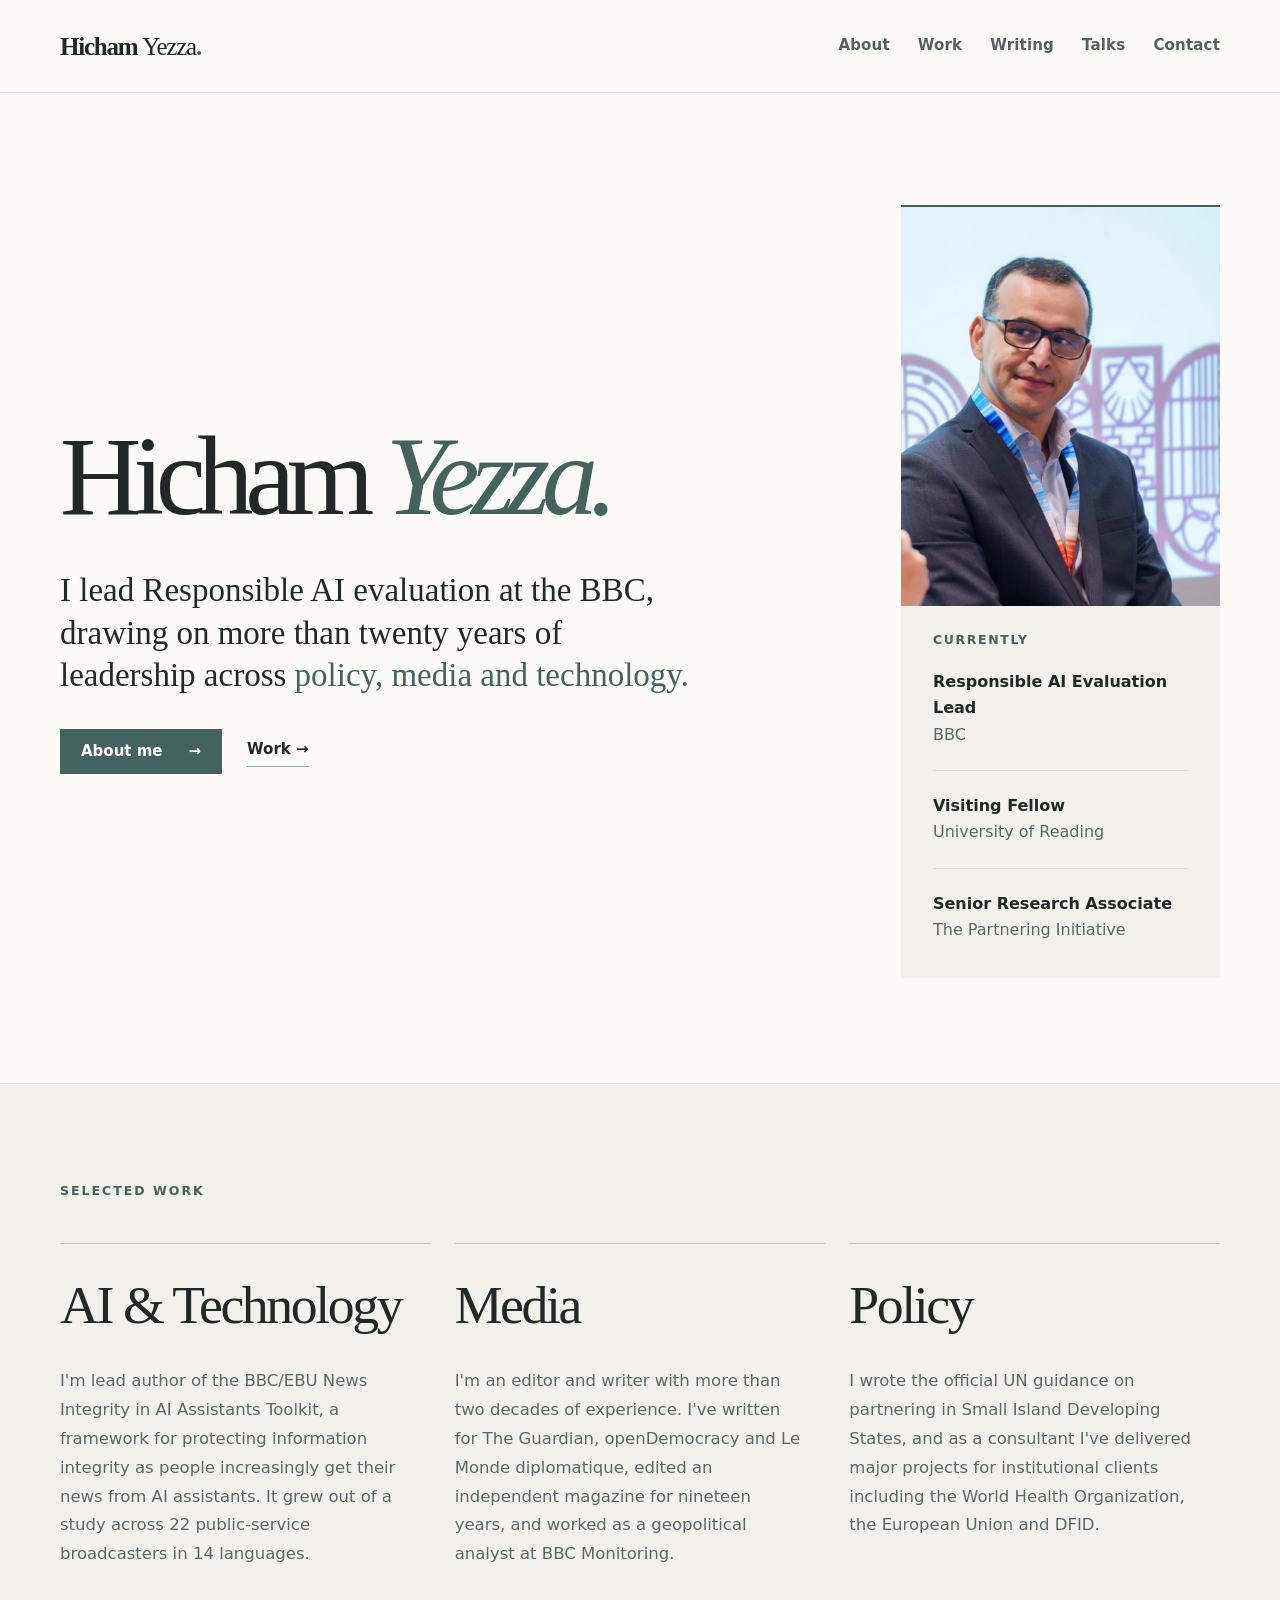
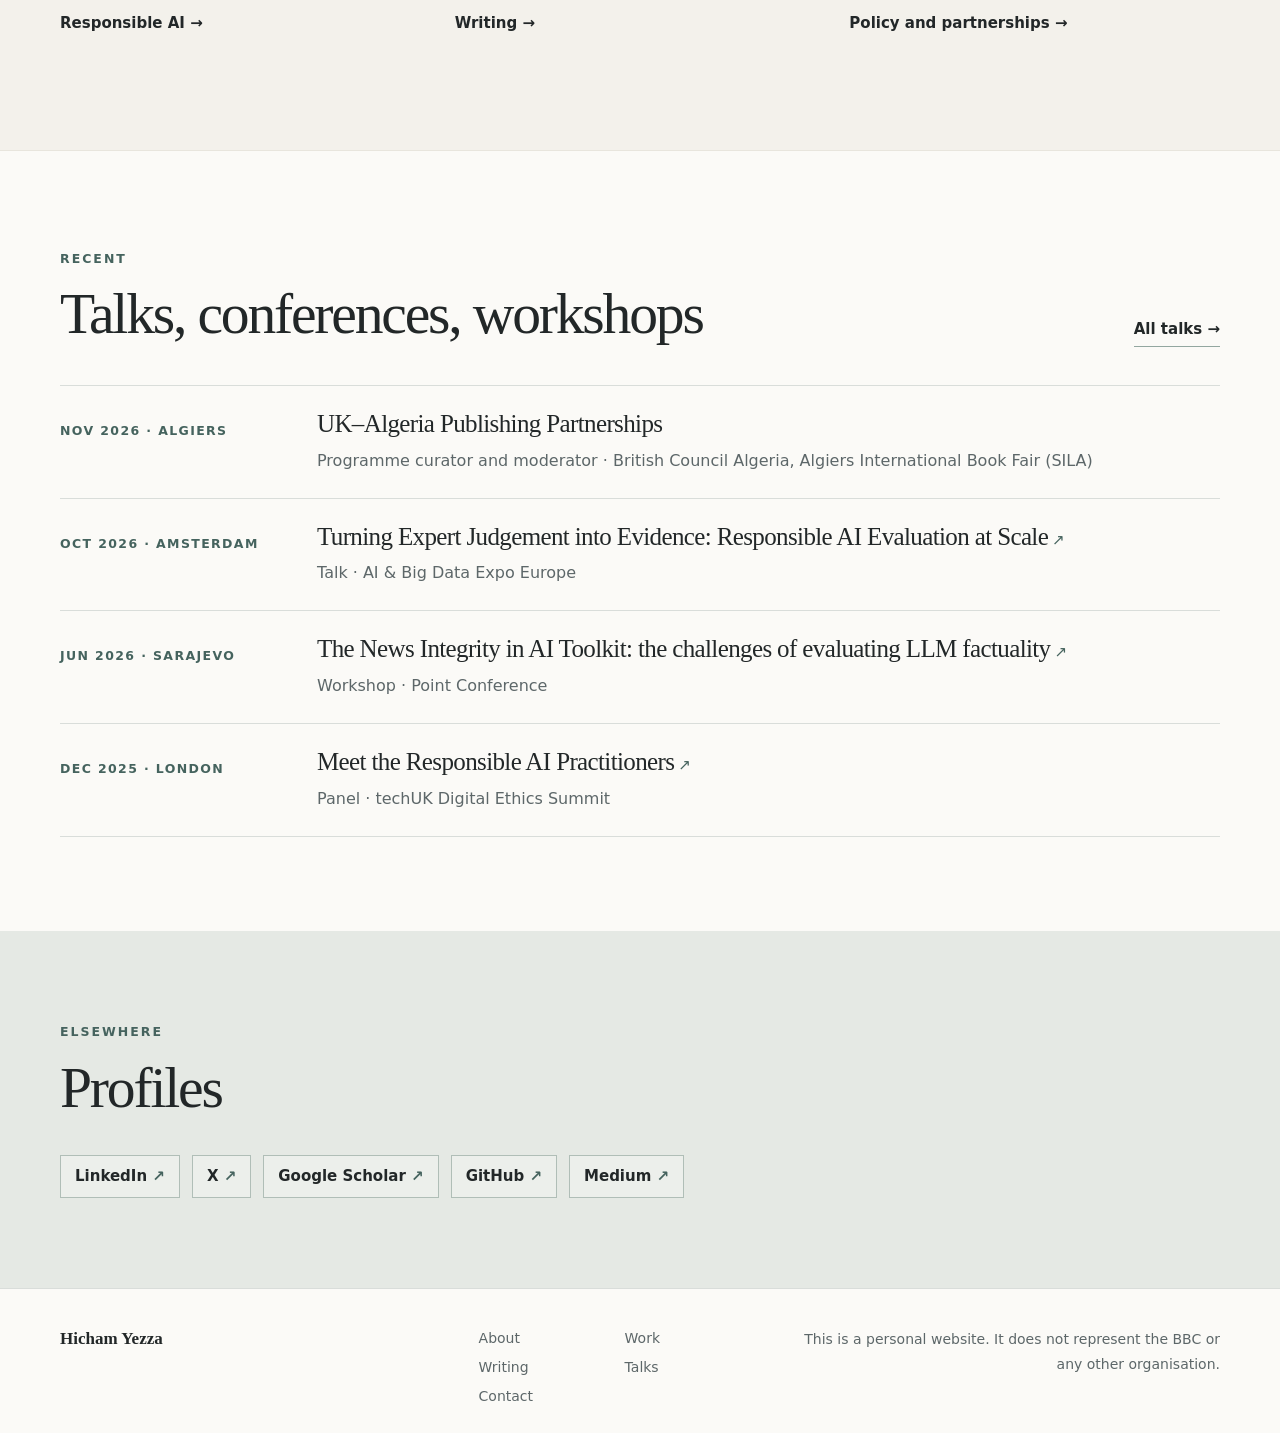
==== commit 59144043: "Consistent policy, media and technology order; publication order" ====
--- a/index.html
+++ b/index.html
@@ -26,10 +26,9 @@
 </div></header>
 <main id="main">
 <section class="hero frame">
-<div class="eyebrow"><span class="eyebrow-line"></span> Technology · Media · Research · Policy</div>
 <div class="hero-layout"><div>
 <h1>Hicham <em>Yezza.</em></h1>
-<p class="hero-intro">I lead Responsible AI evaluation at the BBC, drawing on more than twenty years of leadership across <strong>technology, media, research and policy.</strong></p>
+<p class="hero-intro">I lead Responsible AI evaluation at the BBC, drawing on more than twenty years of leadership across <strong>policy, media and technology.</strong></p>
 <div class="hero-actions"><a class="button" href="/about/">About me <span aria-hidden="true">→</span></a><a class="text-link" href="/work/">Work <span aria-hidden="true">→</span></a></div>
 </div>
 <aside class="hero-aside"><img class="portrait" src="/assets/img/hicham-yezza-portrait.jpg" width="900" height="1200" alt="Hicham Yezza at the University of Reading Centenary Forum in Bangkok, 2026"><div class="aside-head">Currently</div>
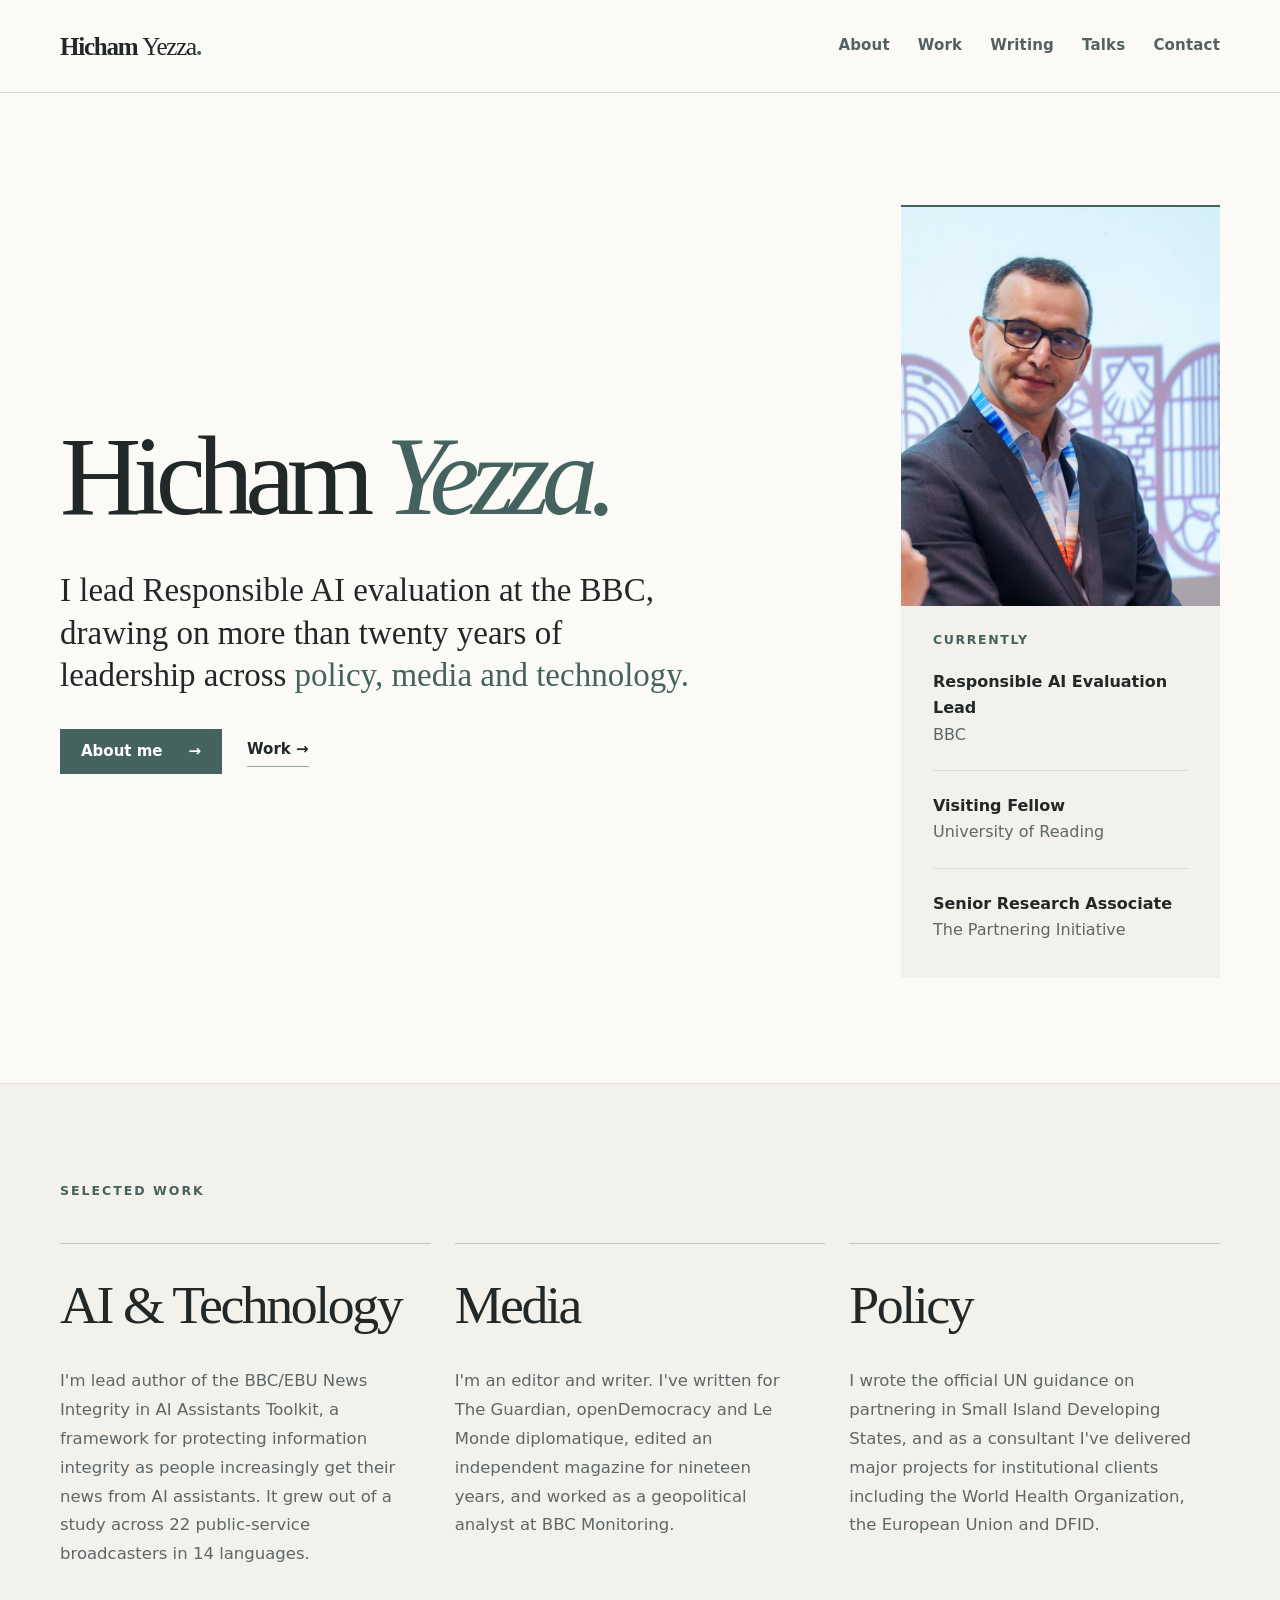
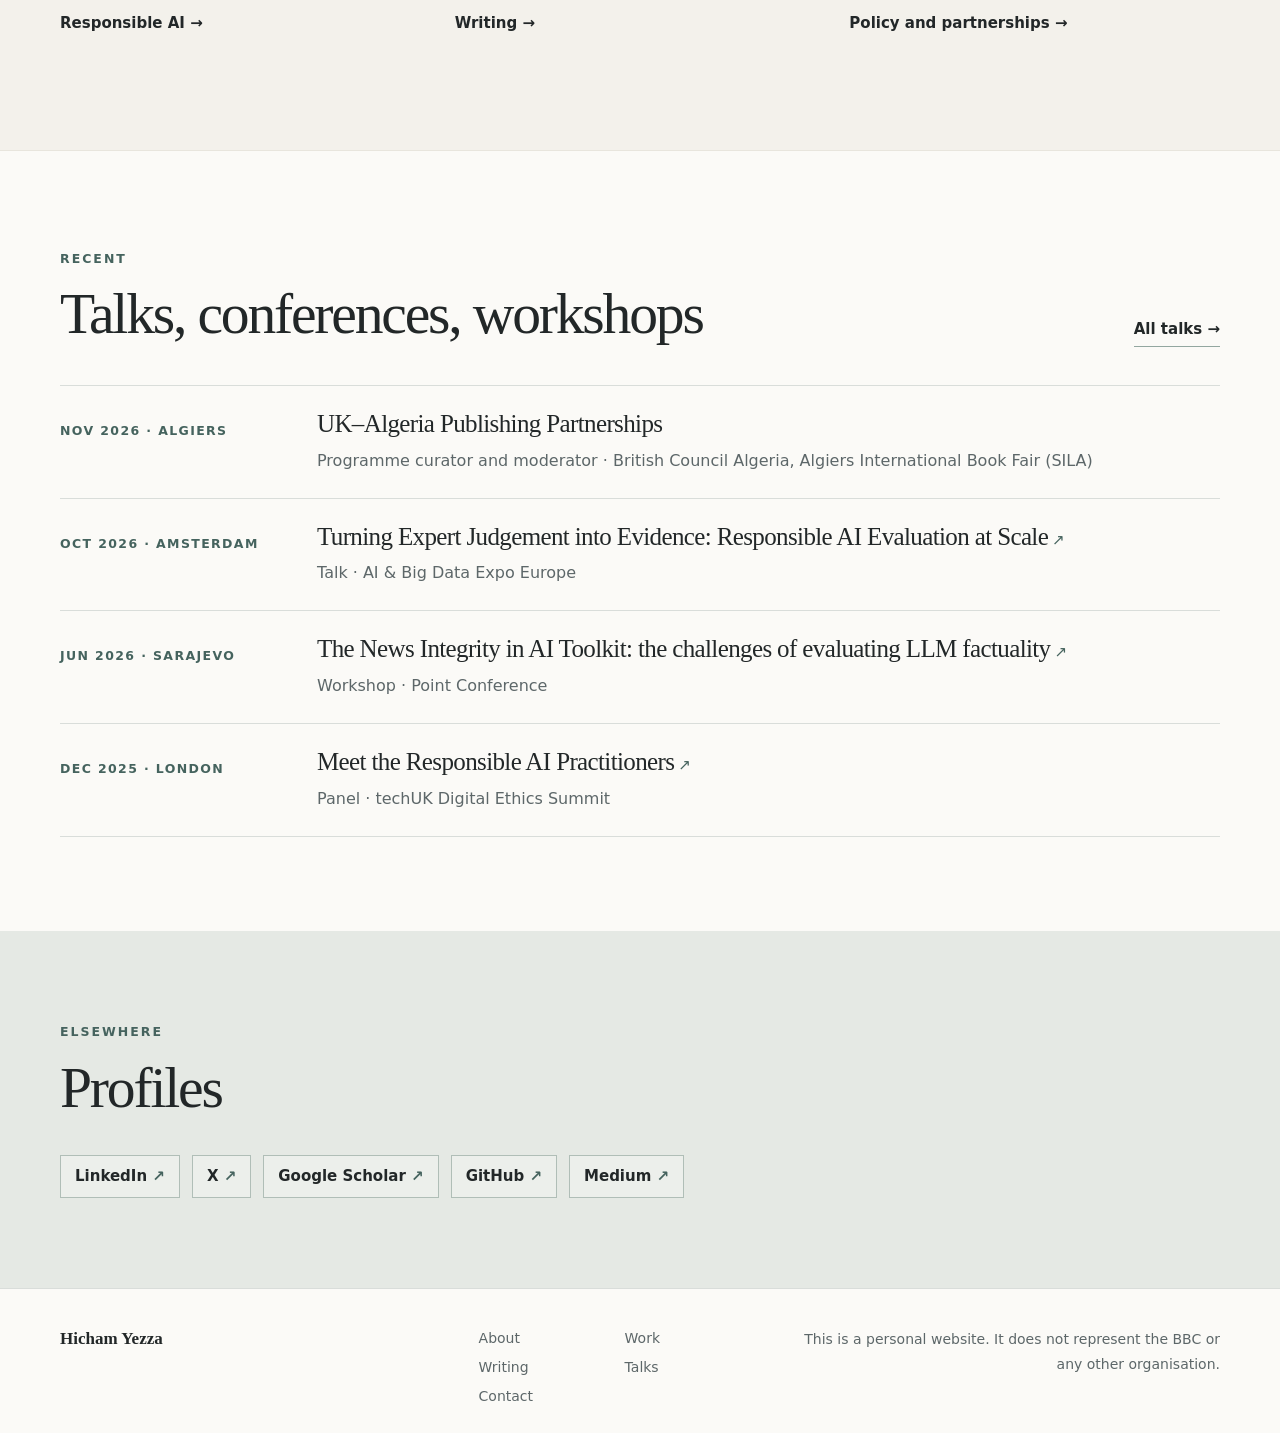
==== commit 6faee646: "Update site" ====
--- a/index.html
+++ b/index.html
@@ -16,7 +16,7 @@
 <meta property="og:url" content="https://hichamyezza.com/">
 <meta property="og:image" content="https://hichamyezza.com/assets/img/hicham-yezza-portrait.jpg">
 <meta name="twitter:card" content="summary">
-<script type="application/ld+json">{"@context": "https://schema.org", "@type": "Person", "@id": "https://hichamyezza.com/#person", "name": "Hicham Yezza", "url": "https://hichamyezza.com/", "description": "Responsible AI Evaluation Lead at the BBC and Visiting Fellow at the University of Reading, with more than twenty years of leadership across technology, media, research and policy.", "jobTitle": "Responsible AI Evaluation Lead", "image": "https://hichamyezza.com/assets/img/hicham-yezza-portrait.jpg", "worksFor": {"@type": "Organization", "name": "BBC", "url": "https://www.bbc.co.uk/"}, "affiliation": [{"@type": "CollegeOrUniversity", "name": "University of Reading"}, {"@type": "Organization", "name": "The Partnering Initiative"}], "alumniOf": [{"@type": "CollegeOrUniversity", "name": "University of Reading"}, {"@type": "CollegeOrUniversity", "name": "University of Nottingham"}, {"@type": "CollegeOrUniversity", "name": "Nottingham Trent University"}], "knowsAbout": ["AI evaluation", "Responsible AI", "Large language models", "News integrity", "Information integrity", "Editing", "Journalism", "Middle East and North Africa", "Sustainable development partnerships"], "knowsLanguage": ["en", "fr", "ar"], "sameAs": ["https://www.linkedin.com/in/hicham-yezza/", "https://x.com/HichamYezza", "https://scholar.google.com/citations?user=hzJywJUAAAAJ", "https://github.com/Hicham-Yezza", "https://medium.com/@hicham.yezza", "https://linktr.ee/hichamyezza", "https://www.theguardian.com/profile/hichamyezza", "https://www.opendemocracy.net/en/author/hicham-yezza/", "https://ceasefiremagazine.co.uk/author/hicham/", "https://tcf.org/experts/hicham-yezza/", "https://www.plutobooks.com/blog/author/hicham-yezza/", "https://www.ai-expo.net/europe/speaker/hicham-yezza/", "https://point.zastone.ba/govornici/hicham-yezza-2/"]}</script>
+<script type="application/ld+json">{"@context": "https://schema.org", "@type": "Person", "@id": "https://hichamyezza.com/#person", "name": "Hicham Yezza", "url": "https://hichamyezza.com/", "description": "Responsible AI Evaluation Lead at the BBC and Visiting Fellow at the University of Reading, with more than twenty years of leadership across policy, media and technology.", "jobTitle": "Responsible AI Evaluation Lead", "image": "https://hichamyezza.com/assets/img/hicham-yezza-portrait.jpg", "worksFor": {"@type": "Organization", "name": "BBC", "url": "https://www.bbc.co.uk/"}, "affiliation": [{"@type": "CollegeOrUniversity", "name": "University of Reading"}, {"@type": "Organization", "name": "The Partnering Initiative"}], "alumniOf": [{"@type": "CollegeOrUniversity", "name": "University of Reading"}, {"@type": "CollegeOrUniversity", "name": "University of Nottingham"}, {"@type": "CollegeOrUniversity", "name": "Nottingham Trent University"}], "knowsAbout": ["AI evaluation", "Responsible AI", "Large language models", "News integrity", "Information integrity", "Editing", "Journalism", "Middle East and North Africa", "Sustainable development partnerships"], "knowsLanguage": ["en", "fr", "ar"], "sameAs": ["https://www.linkedin.com/in/hicham-yezza/", "https://x.com/HichamYezza", "https://scholar.google.com/citations?user=hzJywJUAAAAJ", "https://github.com/Hicham-Yezza", "https://medium.com/@hicham.yezza", "https://linktr.ee/hichamyezza", "https://tcf.org/experts/hicham-yezza/", "https://www.ai-expo.net/europe/speaker/hicham-yezza/", "https://point.zastone.ba/govornici/hicham-yezza-2/", "https://podcasts.ox.ac.uk/people/hicham-yezza"]}</script>
 </head>
 <body>
 <a class="skip" href="#main">Skip to content</a>
@@ -44,7 +44,7 @@
 <p>I'm lead author of the BBC/EBU News Integrity in AI Assistants Toolkit, a framework for protecting information integrity as people increasingly get their news from AI assistants. It grew out of a study across 22 public-service broadcasters in 14 languages.</p>
 <a href="/work/" class="feature-link">Responsible AI <span aria-hidden="true">→</span></a></article>
 <article class="feature"><h3 class="feature-title">Media</h3>
-<p>I'm an editor and writer with more than two decades of experience. I've written for The Guardian, openDemocracy and Le Monde diplomatique, edited an independent magazine for nineteen years, and worked as a geopolitical analyst at BBC Monitoring.</p>
+<p>I'm an editor and writer. I've written for The Guardian, openDemocracy and Le Monde diplomatique, edited an independent magazine for nineteen years, and worked as a geopolitical analyst at BBC Monitoring.</p>
 <a href="/writing/" class="feature-link">Writing <span aria-hidden="true">→</span></a></article>
 <article class="feature"><h3 class="feature-title">Policy</h3>
 <p>I wrote the official UN guidance on partnering in Small Island Developing States, and as a consultant I've delivered major projects for institutional clients including the World Health Organization, the European Union and DFID.</p>
--- a/assets/site.css
+++ b/assets/site.css
@@ -43,3 +43,5 @@
 .contact-list{display:grid;gap:28px;max-width:640px}
 .contact-item p{margin:0}.contact-item p:not(.overline){font:22px/1.5 var(--serif);margin-top:6px}
 .contact-item a{text-decoration:none;border-bottom:1px solid #93a7a0}
+.page-hero h1.overline{font:750 12.5px/1.7 var(--sans);letter-spacing:.16em;max-width:none;margin:0 0 20px}
+.about-grid p+h2{margin-top:52px}
